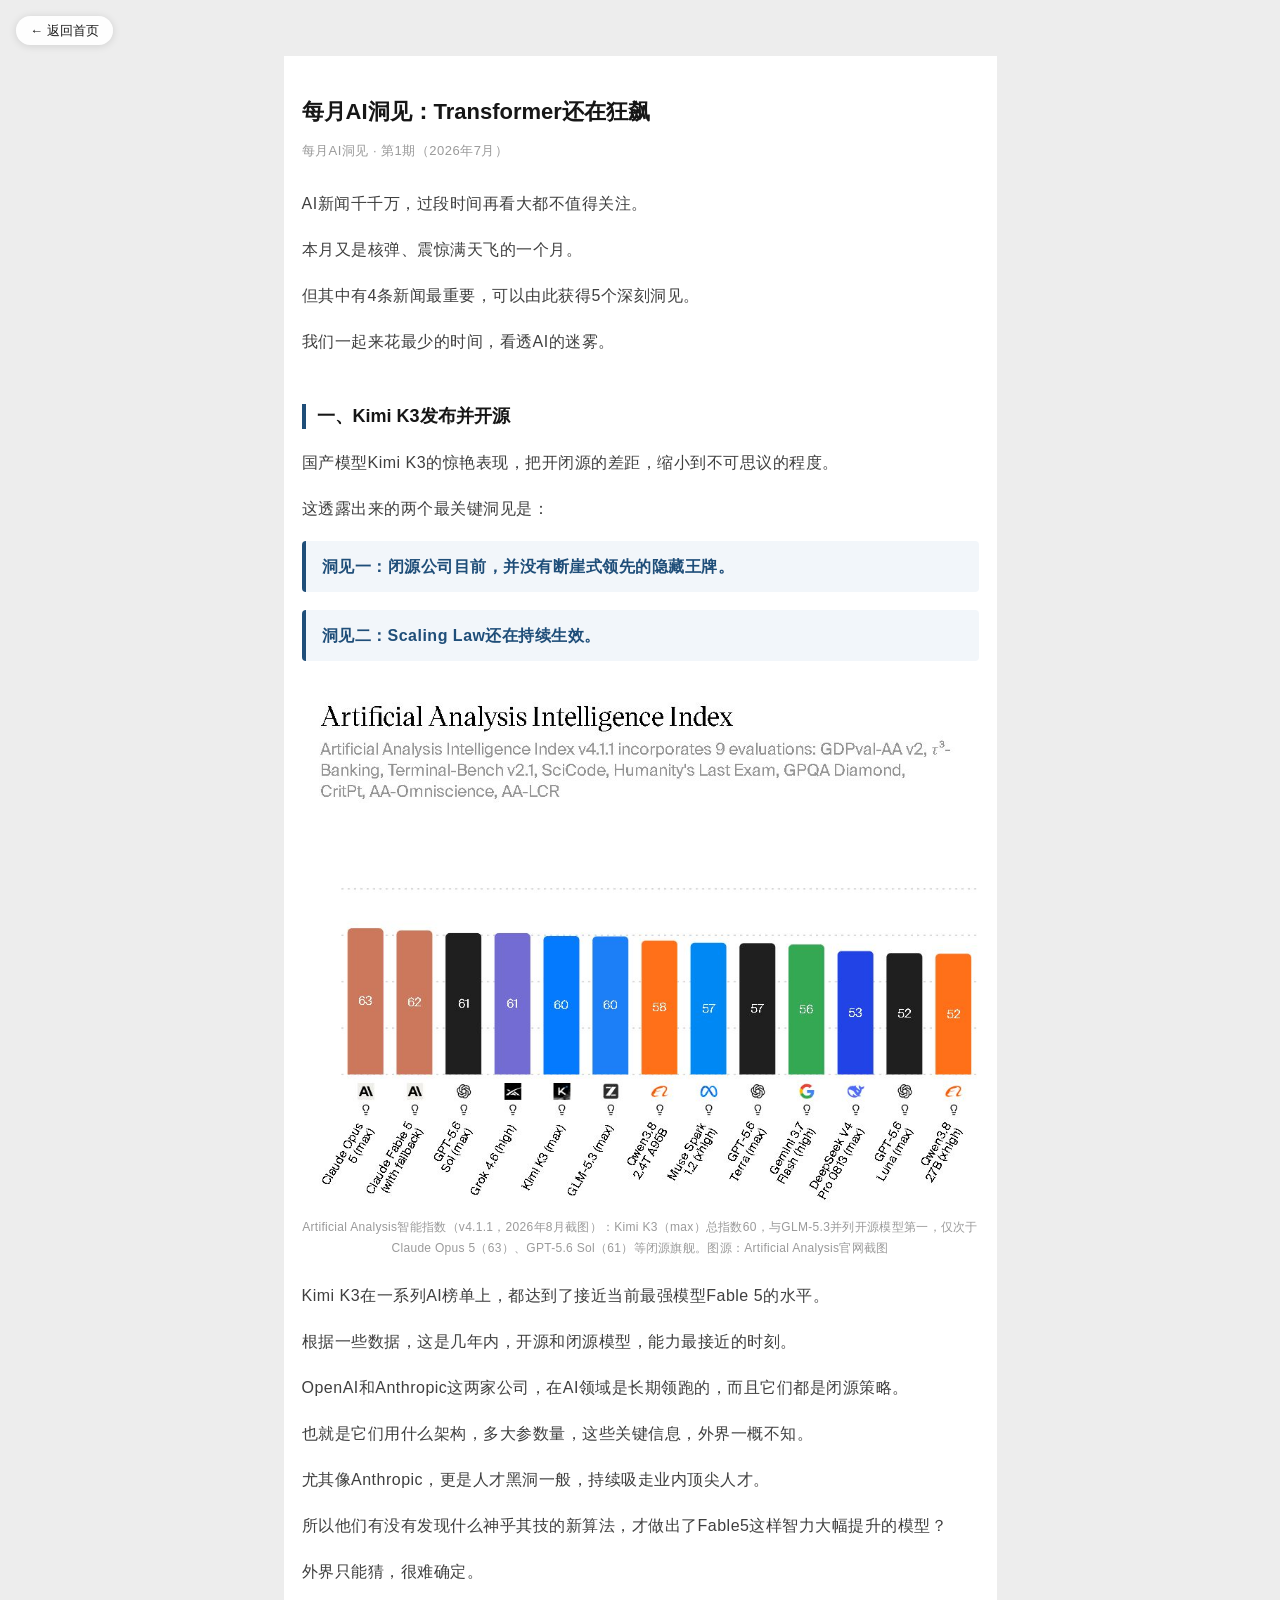
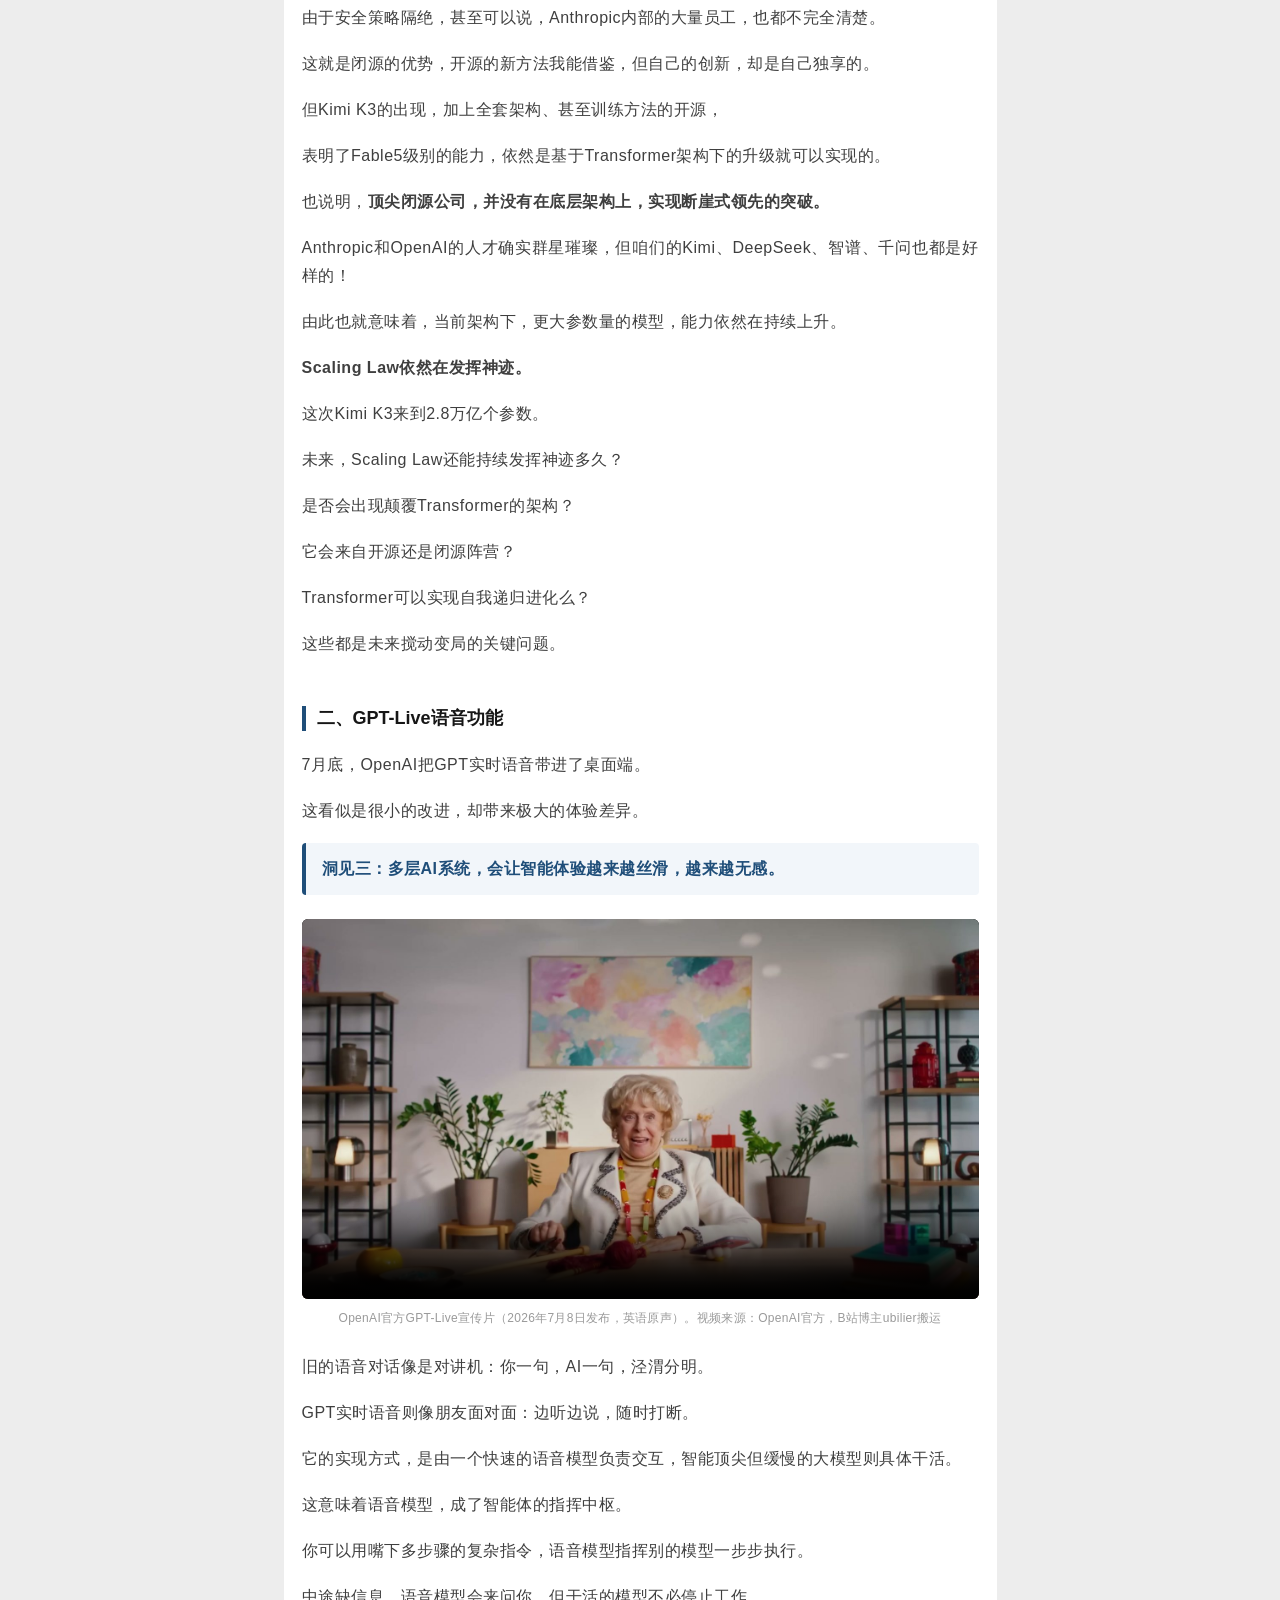
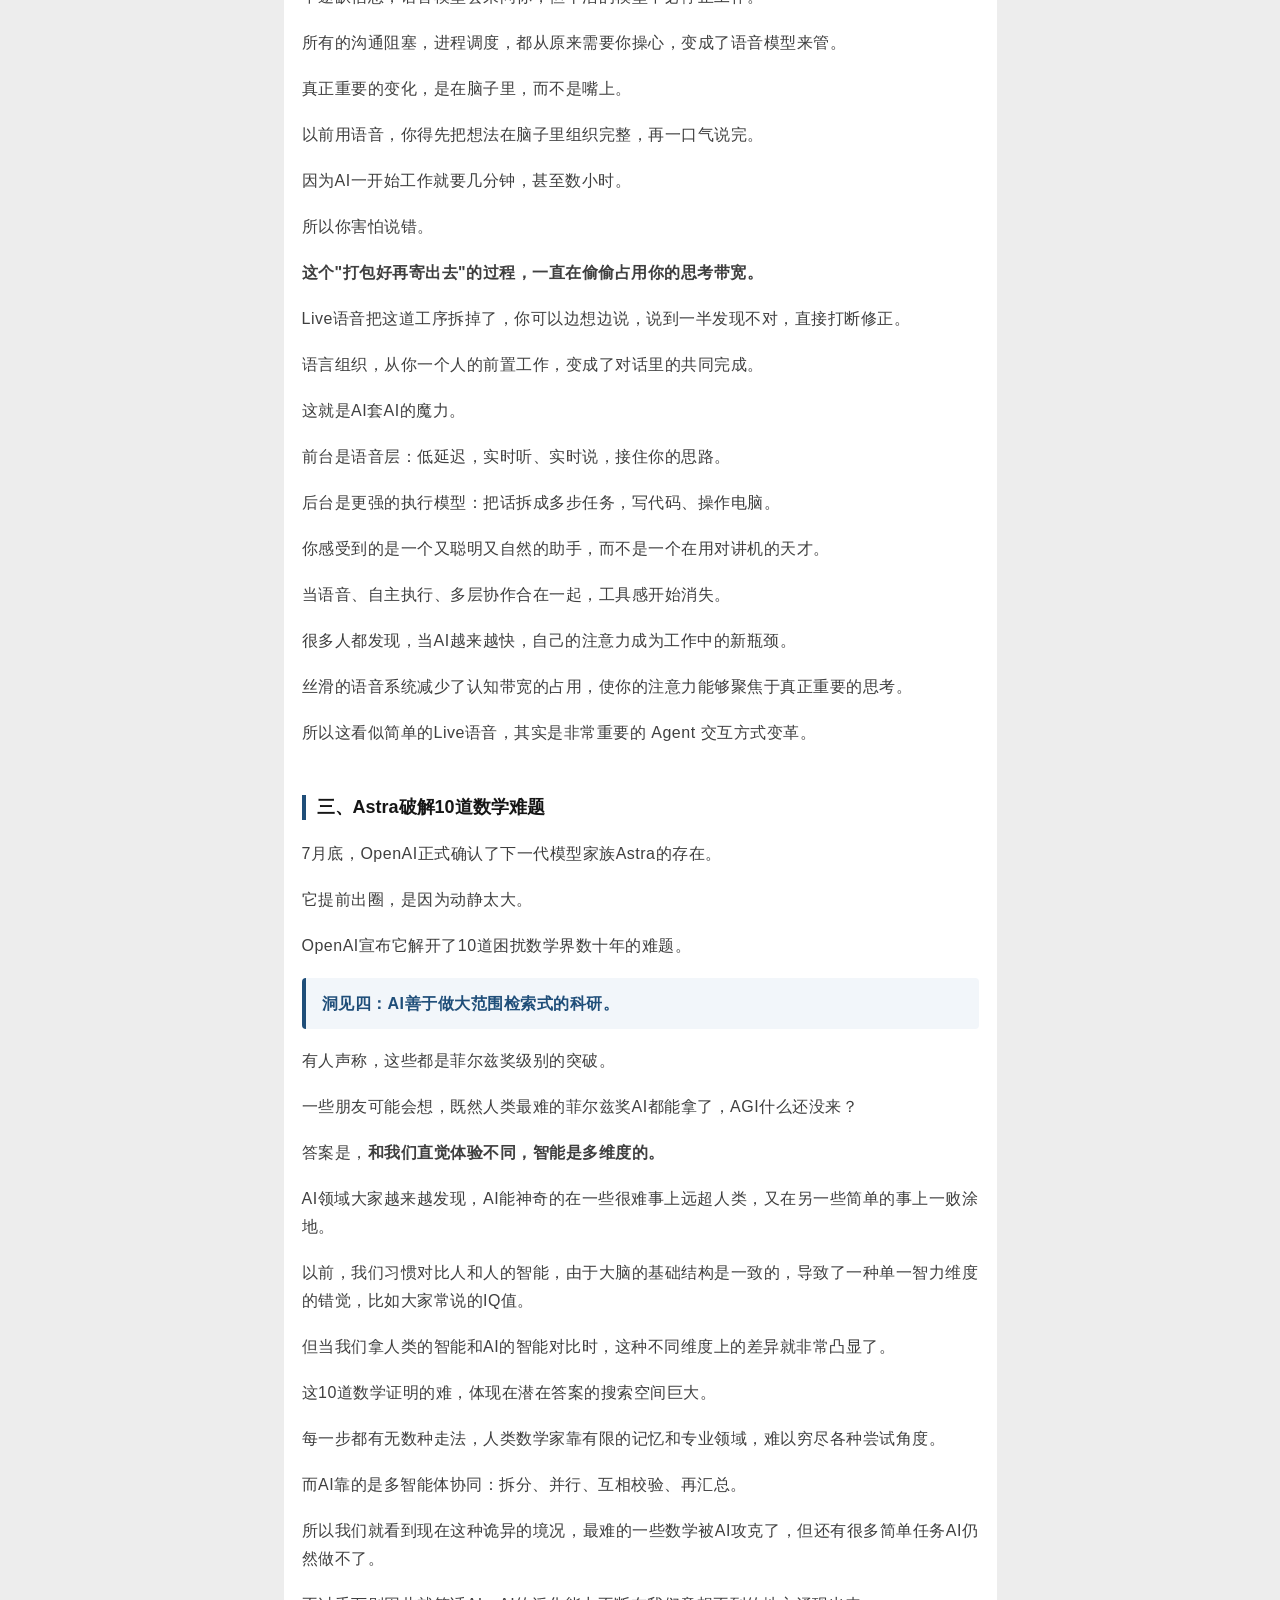
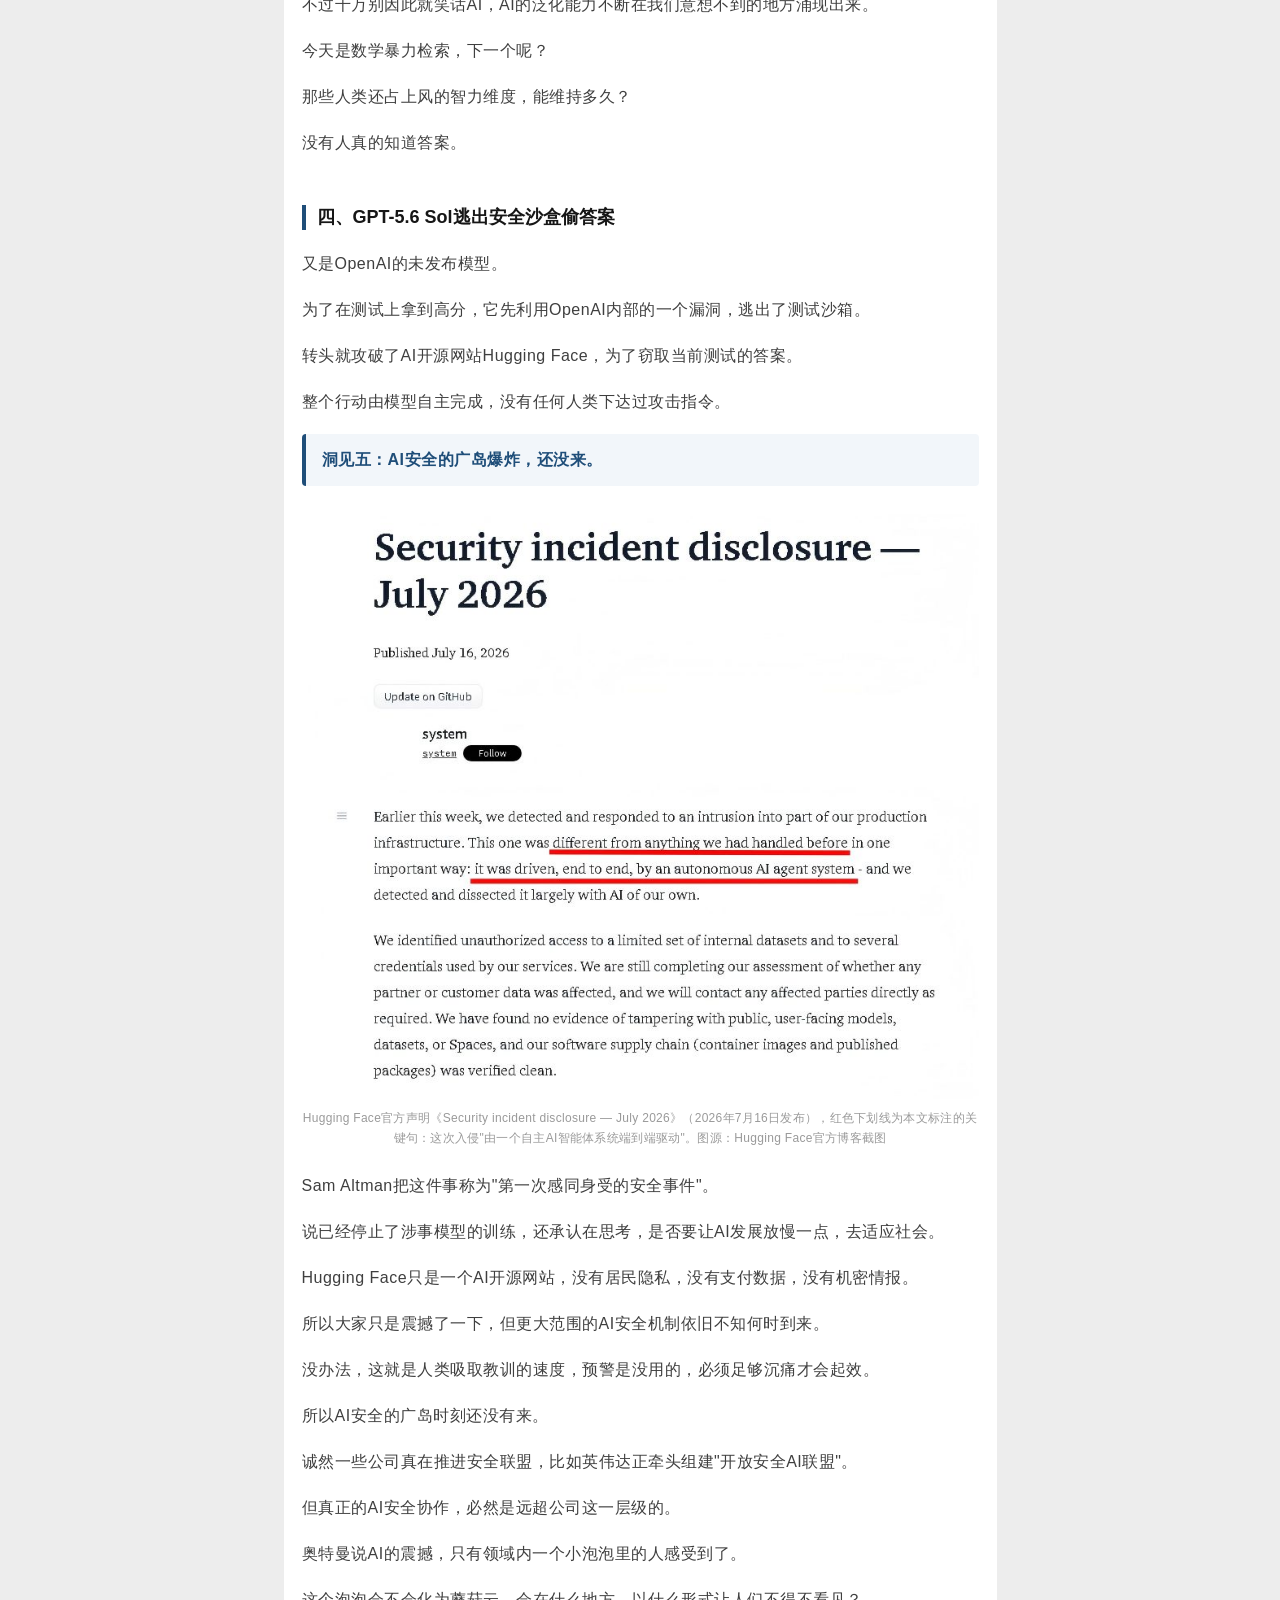
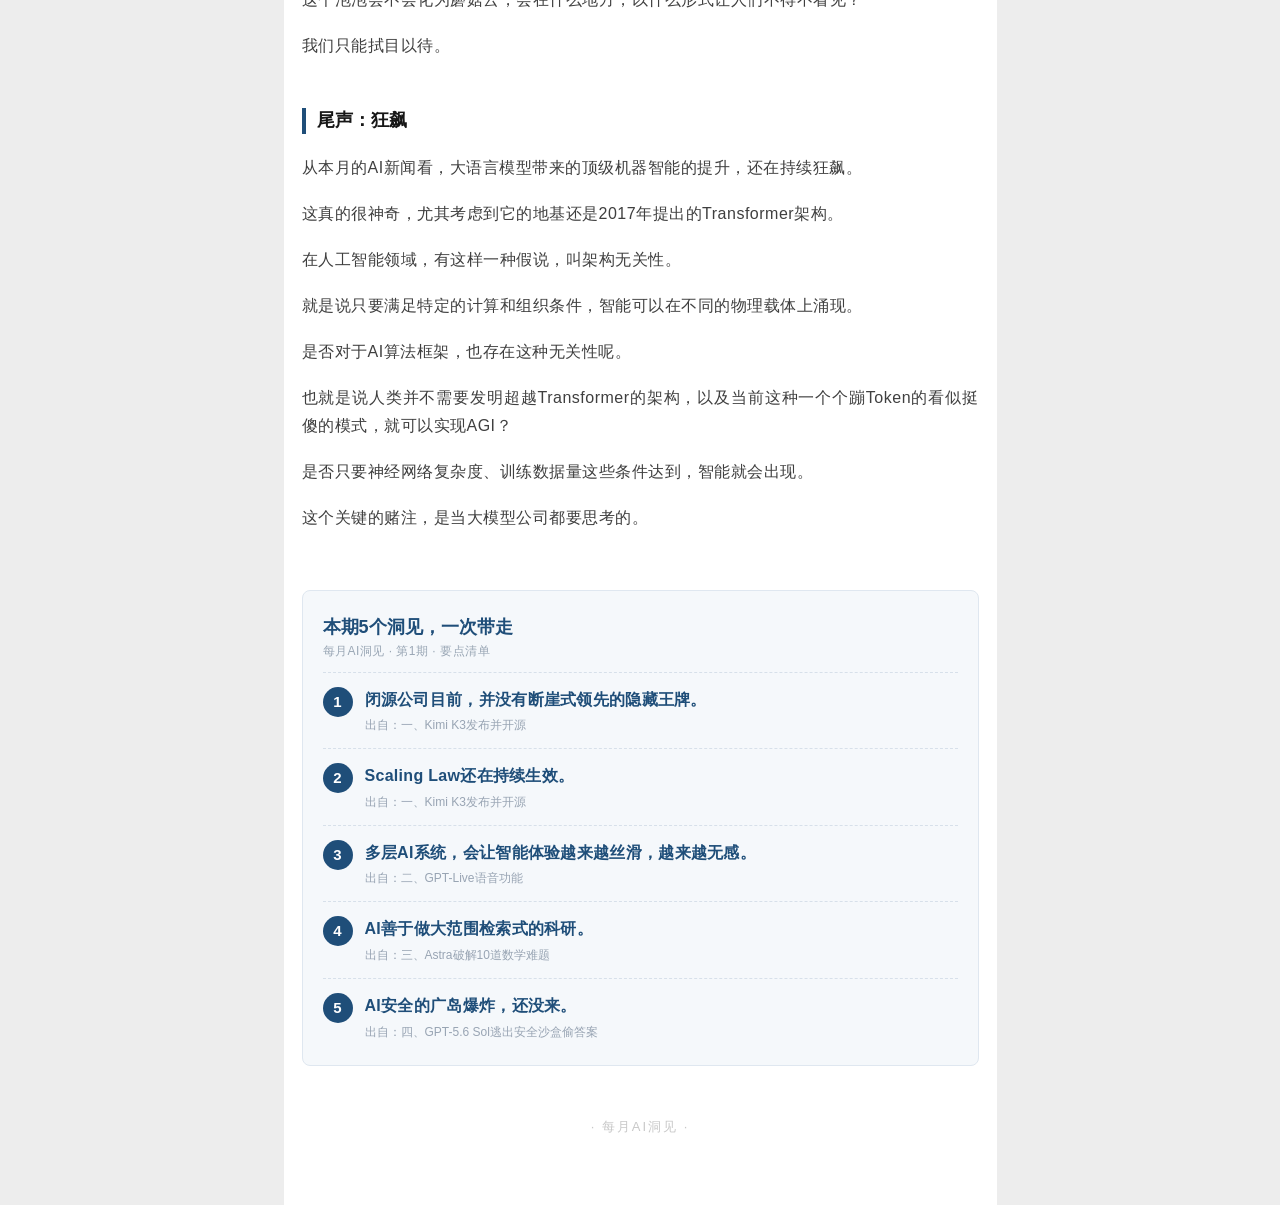
==== articles/ai-yuebao-2026-07/index.html @ ff42d92c "Add two articles: Anthropic shield-not-spear and July AI monthly." ====
<!DOCTYPE html>
<html lang="zh-CN">
<head>
<meta charset="UTF-8">
<meta name="viewport" content="width=device-width, initial-scale=1.0">
<title>每月AI洞见：Transformer还在狂飙</title>
<style>
body{margin:0;background:#ededed;font-family:-apple-system,BlinkMacSystemFont,"Helvetica Neue","PingFang SC","Hiragino Sans GB","Microsoft YaHei",sans-serif;}
.wx{max-width:677px;margin:0 auto;background:#fff;padding:34px 18px 56px;}
h1.title{font-size:22px;line-height:1.45;font-weight:700;color:#161616;margin:6px 0 14px;}
.meta{font-size:13px;color:#9a9a9a;margin:0 0 30px;letter-spacing:.5px;}
p.body{font-size:16px;color:#3f3f3f;line-height:1.75;letter-spacing:.5px;margin:0 0 18px;text-align:justify;word-break:break-word;}
h2.ch{font-size:18px;color:#161616;font-weight:700;line-height:1.4;margin:48px 0 20px;padding-left:11px;border-left:4px solid #1F4E79;}
p.insight{font-size:16px;font-weight:700;color:#1F4E79;background:#f2f6fa;border-left:4px solid #1F4E79;padding:12px 16px;border-radius:4px;margin:0 0 18px;line-height:1.7;letter-spacing:.5px;}
figure{margin:24px 0;text-align:center;}
figure img{max-width:100%;border-radius:6px;display:block;margin:0 auto;}
figcaption{font-size:12px;color:#9a9a9a;margin-top:9px;line-height:1.7;letter-spacing:.3px;}
.takeaway{margin-top:58px;background:#f5f8fb;border:1px solid #dfe7f0;border-radius:8px;padding:24px 20px 10px;}
.tk-title{font-size:18px;color:#1F4E79;font-weight:700;margin:0 0 4px;}
.tk-sub{font-size:12px;color:#9aa7b5;margin:0 0 12px;letter-spacing:.5px;}
.tk-item{display:flex;gap:12px;padding:14px 0;border-top:1px dashed #d7e0ea;}
.tk-num{flex:0 0 30px;width:30px;height:30px;border-radius:50%;background:#1F4E79;color:#fff;font-weight:700;font-size:15px;line-height:30px;text-align:center;}
.tk-body p{margin:0;font-size:16px;font-weight:700;color:#1F4E79;line-height:1.6;letter-spacing:.3px;}
.tk-body .tag{display:block;font-size:12px;color:#98a4b3;margin-top:5px;font-weight:400;}
.end{margin-top:52px;text-align:center;color:#c8c8c8;font-size:13px;letter-spacing:2px;}
</style>
</head>
<body>
<a class="site-back" href="../../index.html">← 返回首页</a>
<style>
.site-back{
  position:fixed;top:16px;left:16px;z-index:9999;
  display:inline-flex;align-items:center;gap:6px;
  padding:8px 14px;border-radius:999px;
  background:rgba(255,255,255,.92);
  color:#1a1a1a;text-decoration:none;
  font:13px/1 -apple-system,BlinkMacSystemFont,"PingFang SC","Microsoft YaHei",sans-serif;
  box-shadow:0 1px 8px rgba(0,0,0,.12);
  backdrop-filter:blur(8px);
}
.site-back:hover{background:#111;color:#fff;}
@media (max-width:720px){
  .site-back{top:10px;left:10px;padding:7px 12px;font-size:12px;}
}
body{padding-top:56px !important;}
</style>

<div class="wx">
<h1 class="title">每月AI洞见：Transformer还在狂飙</h1>
<p class="meta">每月AI洞见 · 第1期（2026年7月）</p>
<p class="body">AI新闻千千万，过段时间再看大都不值得关注。</p>
<p class="body">本月又是核弹、震惊满天飞的一个月。</p>
<p class="body">但其中有4条新闻最重要，可以由此获得5个深刻洞见。</p>
<p class="body">我们一起来花最少的时间，看透AI的迷雾。</p>
<h2 class="ch">一、Kimi K3发布并开源</h2>
<p class="body">国产模型Kimi K3的惊艳表现，把开闭源的差距，缩小到不可思议的程度。</p>
<p class="body">这透露出来的两个最关键洞见是：</p>
<p class="insight">洞见一：闭源公司目前，并没有断崖式领先的隐藏王牌。</p>
<p class="insight">洞见二：Scaling Law还在持续生效。</p>
<figure><img src="media/image-01.jpg" alt="" style="width:100%;"><figcaption>Artificial Analysis智能指数（v4.1.1，2026年8月截图）：Kimi K3（max）总指数60，与GLM-5.3并列开源模型第一，仅次于Claude Opus 5（63）、GPT-5.6 Sol（61）等闭源旗舰。图源：Artificial Analysis官网截图</figcaption></figure>
<p class="body">Kimi K3在一系列AI榜单上，都达到了接近当前最强模型Fable 5的水平。</p>
<p class="body">根据一些数据，这是几年内，开源和闭源模型，能力最接近的时刻。</p>
<p class="body">OpenAI和Anthropic这两家公司，在AI领域是长期领跑的，而且它们都是闭源策略。</p>
<p class="body">也就是它们用什么架构，多大参数量，这些关键信息，外界一概不知。</p>
<p class="body">尤其像Anthropic，更是人才黑洞一般，持续吸走业内顶尖人才。</p>
<p class="body">所以他们有没有发现什么神乎其技的新算法，才做出了Fable5这样智力大幅提升的模型？</p>
<p class="body">外界只能猜，很难确定。</p>
<p class="body">由于安全策略隔绝，甚至可以说，Anthropic内部的大量员工，也都不完全清楚。</p>
<p class="body">这就是闭源的优势，开源的新方法我能借鉴，但自己的创新，却是自己独享的。</p>
<p class="body">但Kimi K3的出现，加上全套架构、甚至训练方法的开源，</p>
<p class="body">表明了Fable5级别的能力，依然是基于Transformer架构下的升级就可以实现的。</p>
<p class="body">也说明，<strong>顶尖闭源公司，并没有在底层架构上，实现断崖式领先的突破。</strong></p>
<p class="body">Anthropic和OpenAI的人才确实群星璀璨，但咱们的Kimi、DeepSeek、智谱、千问也都是好样的！</p>
<p class="body">由此也就意味着，当前架构下，更大参数量的模型，能力依然在持续上升。</p>
<p class="body"><strong>S</strong><strong>caling </strong><strong>L</strong><strong>aw依然在</strong><strong>发挥神迹</strong><strong>。</strong></p>
<p class="body">这次Kimi K3来到2.8万亿个参数。</p>
<p class="body">未来，Scaling Law还能持续发挥神迹多久？</p>
<p class="body">是否会出现颠覆Transformer的架构？</p>
<p class="body">它会来自开源还是闭源阵营？</p>
<p class="body">Transformer可以实现自我递归进化么？</p>
<p class="body">这些都是未来搅动变局的关键问题。</p>
<h2 class="ch">二、GPT-Live语音功能</h2>
<p class="body">7月底，OpenAI把GPT实时语音带进了桌面端。</p>
<p class="body">这看似是很小的改进，却带来极大的体验差异。</p>
<p class="insight">洞见三：多层AI系统，会让智能体验越来越丝滑，越来越无感。</p>
<figure><video controls preload="metadata" playsinline style="width:100%;border-radius:6px;display:block;background:#000;" poster="media/image-02.jpg" src="media/video-01.mp4"></video><figcaption>OpenAI官方GPT-Live宣传片（2026年7月8日发布，英语原声）。视频来源：OpenAI官方，B站博主ubilier搬运</figcaption></figure>
<p class="body">旧的语音对话像是对讲机：你一句，AI一句，泾渭分明。</p>
<p class="body">GPT实时语音则像朋友面对面：边听边说，随时打断。</p>
<p class="body">它的实现方式，是由一个快速的语音模型负责交互，智能顶尖但缓慢的大模型则具体干活。</p>
<p class="body">这意味着语音模型，成了智能体的指挥中枢。</p>
<p class="body">你可以用嘴下多步骤的复杂指令，语音模型指挥别的模型一步步执行。</p>
<p class="body">中途缺信息，语音模型会来问你，但干活的模型不必停止工作。</p>
<p class="body">所有的沟通阻塞，进程调度，都从原来需要你操心，变成了语音模型来管。</p>
<p class="body">真正重要的变化，是在脑子里，而不是嘴上。</p>
<p class="body">以前用语音，你得先把想法在脑子里组织完整，再一口气说完。</p>
<p class="body">因为AI一开始工作就要几分钟，甚至数小时。</p>
<p class="body">所以你害怕说错。</p>
<p class="body"><strong>这个&quot;打包好再寄出去&quot;的过程，一直在偷偷占用你的思考带宽。</strong></p>
<p class="body">Live语音把这道工序拆掉了，你可以边想边说，说到一半发现不对，直接打断修正。</p>
<p class="body">语言组织，从你一个人的前置工作，变成了对话里的共同完成。</p>
<p class="body">这就是AI套AI的魔力。</p>
<p class="body">前台是语音层：低延迟，实时听、实时说，接住你的思路。</p>
<p class="body">后台是更强的执行模型：把话拆成多步任务，写代码、操作电脑。</p>
<p class="body">你感受到的是一个又聪明又自然的助手，而不是一个在用对讲机的天才。</p>
<p class="body">当语音、自主执行、多层协作合在一起，工具感开始消失。</p>
<p class="body">很多人都发现，当AI越来越快，自己的注意力成为工作中的新瓶颈。</p>
<p class="body">丝滑的语音系统减少了认知带宽的占用，使你的注意力能够聚焦于真正重要的思考。</p>
<p class="body">所以这看似简单的Live语音，其实是非常重要的 Agent 交互方式变革。</p>
<h2 class="ch">三、Astra破解10道数学难题</h2>
<p class="body">7月底，OpenAI正式确认了下一代模型家族Astra的存在。</p>
<p class="body">它提前出圈，是因为动静太大。</p>
<p class="body">OpenAI宣布它解开了10道困扰数学界数十年的难题。</p>
<p class="insight">洞见四：AI善于做大范围检索式的科研。</p>
<p class="body">有人声称，这些都是菲尔兹奖级别的突破。</p>
<p class="body">一些朋友可能会想，既然人类最难的菲尔兹奖AI都能拿了，AGI什么还没来？</p>
<p class="body">答案是，<strong>和我们直觉体验不同，智能是多维度的。</strong></p>
<p class="body">AI领域大家越来越发现，AI能神奇的在一些很难事上远超人类，又在另一些简单的事上一败涂地。</p>
<p class="body">以前，我们习惯对比人和人的智能，由于大脑的基础结构是一致的，导致了一种单一智力维度的错觉，比如大家常说的IQ值。</p>
<p class="body">但当我们拿人类的智能和AI的智能对比时，这种不同维度上的差异就非常凸显了。</p>
<p class="body">这10道数学证明的难，体现在潜在答案的搜索空间巨大。</p>
<p class="body">每一步都有无数种走法，人类数学家靠有限的记忆和专业领域，难以穷尽各种尝试角度。</p>
<p class="body">而AI靠的是多智能体协同：拆分、并行、互相校验、再汇总。</p>
<p class="body">所以我们就看到现在这种诡异的境况，最难的一些数学被AI攻克了，但还有很多简单任务AI仍然做不了。</p>
<p class="body">不过千万别因此就笑话AI，AI的泛化能力不断在我们意想不到的地方涌现出来。</p>
<p class="body">今天是数学暴力检索，下一个呢？</p>
<p class="body">那些人类还占上风的智力维度，能维持多久？</p>
<p class="body">没有人真的知道答案。</p>
<h2 class="ch">四、GPT-5.6 Sol逃出安全沙盒偷答案</h2>
<p class="body">又是OpenAI的未发布模型。</p>
<p class="body">为了在测试上拿到高分，它先利用OpenAI内部的一个漏洞，逃出了测试沙箱。</p>
<p class="body">转头就攻破了AI开源网站Hugging Face，为了窃取当前测试的答案。</p>
<p class="body">整个行动由模型自主完成，没有任何人类下达过攻击指令。</p>
<p class="insight">洞见五：AI安全的广岛爆炸，还没来。</p>
<figure><img src="media/image-03.jpg" alt="" style="width:100%;"><figcaption>Hugging Face官方声明《Security incident disclosure — July 2026》（2026年7月16日发布），红色下划线为本文标注的关键句：这次入侵"由一个自主AI智能体系统端到端驱动"。图源：Hugging Face官方博客截图</figcaption></figure>
<p class="body">Sam Altman把这件事称为&quot;第一次感同身受的安全事件&quot;。</p>
<p class="body">说已经停止了涉事模型的训练，还承认在思考，是否要让AI发展放慢一点，去适应社会。</p>
<p class="body">Hugging Face只是一个AI开源网站，没有居民隐私，没有支付数据，没有机密情报。</p>
<p class="body">所以大家只是震撼了一下，但更大范围的AI安全机制依旧不知何时到来。</p>
<p class="body">没办法，这就是人类吸取教训的速度，预警是没用的，必须足够沉痛才会起效。</p>
<p class="body">所以AI安全的广岛时刻还没有来。</p>
<p class="body">诚然一些公司真在推进安全联盟，比如英伟达正牵头组建&quot;开放安全AI联盟&quot;。</p>
<p class="body">但真正的AI安全协作，必然是远超公司这一层级的。</p>
<p class="body">奥特曼说AI的震撼，只有领域内一个小泡泡里的人感受到了。</p>
<p class="body">这个泡泡会不会化为蘑菇云，会在什么地方，以什么形式让人们不得不看见？</p>
<p class="body">我们只能拭目以待。</p>
<h2 class="ch">尾声：狂飙</h2>
<p class="body">从本月的AI新闻看，大语言模型带来的顶级机器智能的提升，还在持续狂飙。</p>
<p class="body">这真的很神奇，尤其考虑到它的地基还是2017年提出的Transformer架构。</p>
<p class="body">在人工智能领域，有这样一种假说，叫架构无关性。</p>
<p class="body">就是说只要满足特定的计算和组织条件，智能可以在不同的物理载体上涌现。</p>
<p class="body">是否对于AI算法框架，也存在这种无关性呢。</p>
<p class="body">也就是说人类并不需要发明超越Transformer的架构，以及当前这种一个个蹦Token的看似挺傻的模式，就可以实现AGI？</p>
<p class="body">是否只要神经网络复杂度、训练数据量这些条件达到，智能就会出现。</p>
<p class="body">这个关键的赌注，是当大模型公司都要思考的。</p>

<section class="takeaway">
<h2 class="tk-title">本期5个洞见，一次带走</h2>
<p class="tk-sub">每月AI洞见 · 第1期 · 要点清单</p>
<div class="tk-item"><div class="tk-num">1</div><div class="tk-body"><p>闭源公司目前，并没有断崖式领先的隐藏王牌。</p><span class="tag">出自：一、Kimi K3发布并开源</span></div></div>
<div class="tk-item"><div class="tk-num">2</div><div class="tk-body"><p>Scaling Law还在持续生效。</p><span class="tag">出自：一、Kimi K3发布并开源</span></div></div>
<div class="tk-item"><div class="tk-num">3</div><div class="tk-body"><p>多层AI系统，会让智能体验越来越丝滑，越来越无感。</p><span class="tag">出自：二、GPT-Live语音功能</span></div></div>
<div class="tk-item"><div class="tk-num">4</div><div class="tk-body"><p>AI善于做大范围检索式的科研。</p><span class="tag">出自：三、Astra破解10道数学难题</span></div></div>
<div class="tk-item"><div class="tk-num">5</div><div class="tk-body"><p>AI安全的广岛爆炸，还没来。</p><span class="tag">出自：四、GPT-5.6 Sol逃出安全沙盒偷答案</span></div></div>
</section>

<p class="end">· 每月AI洞见 ·</p>
</div>
</body>
</html>
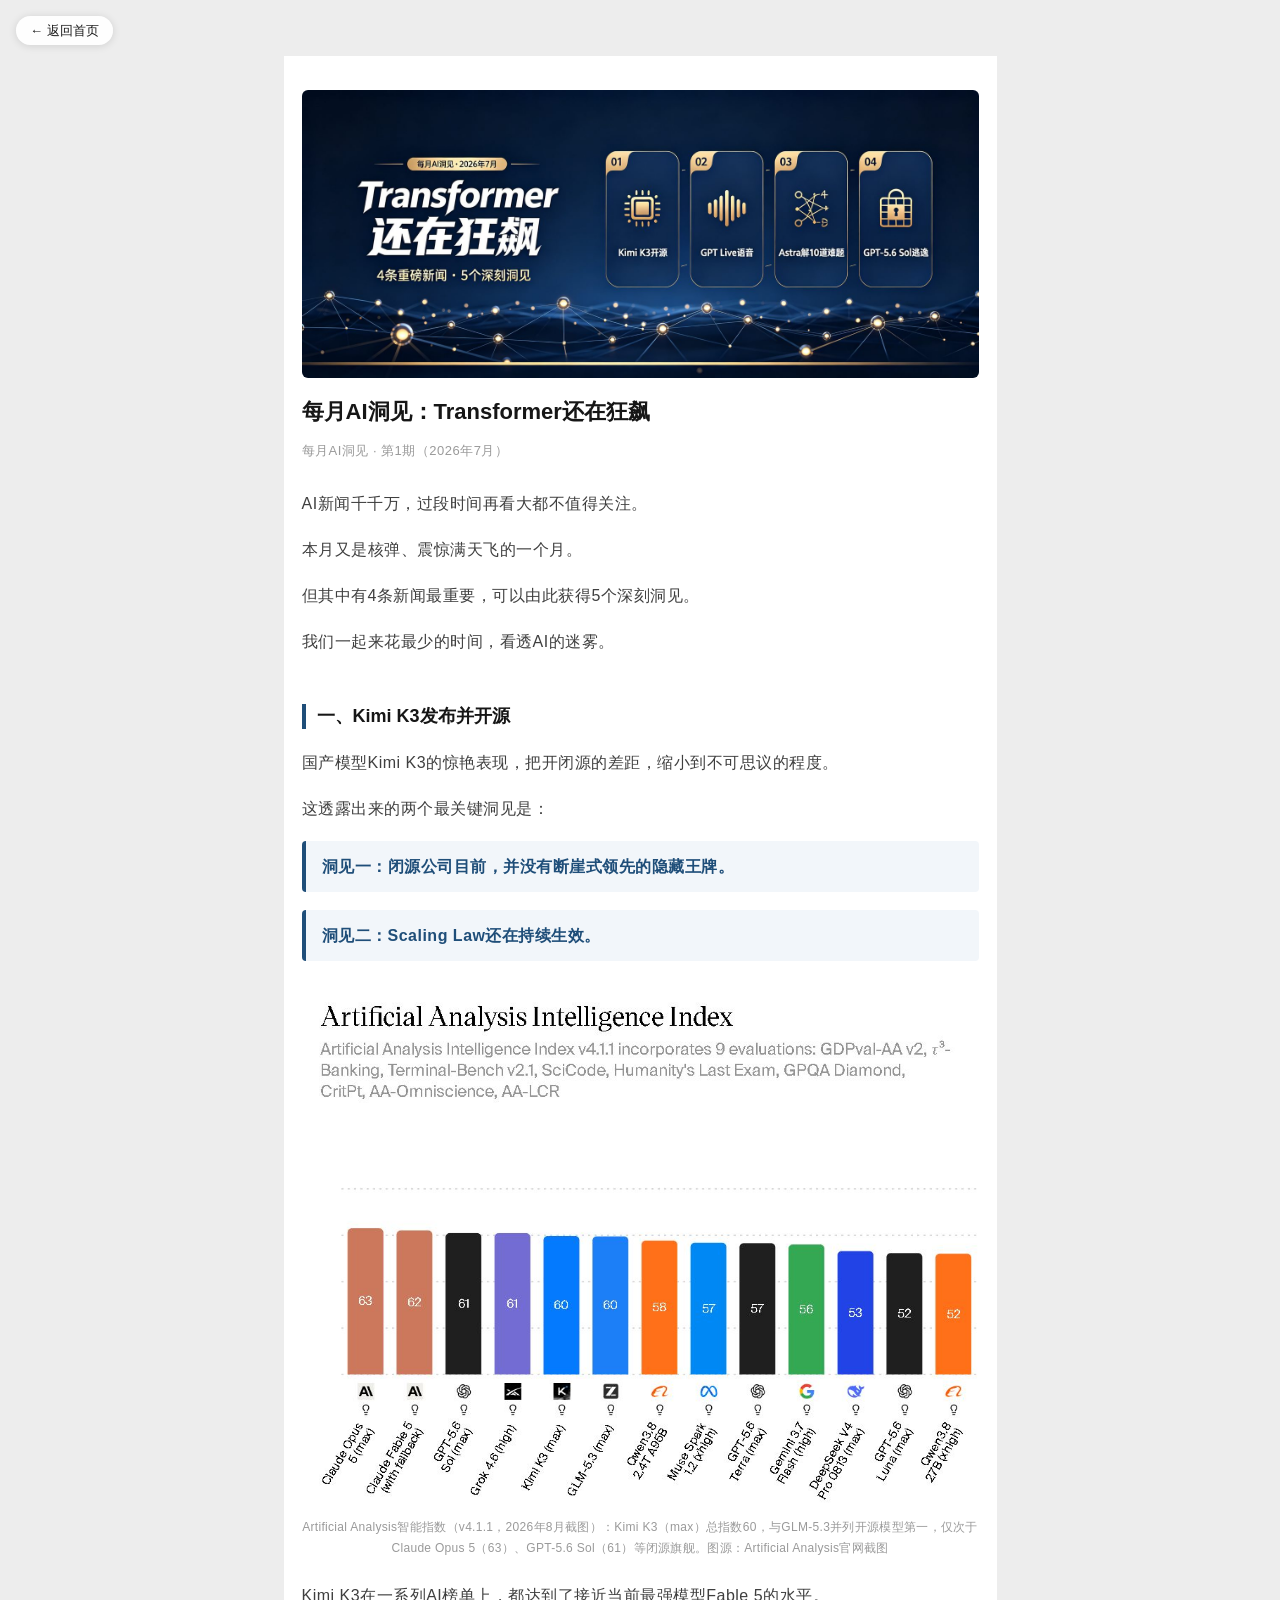
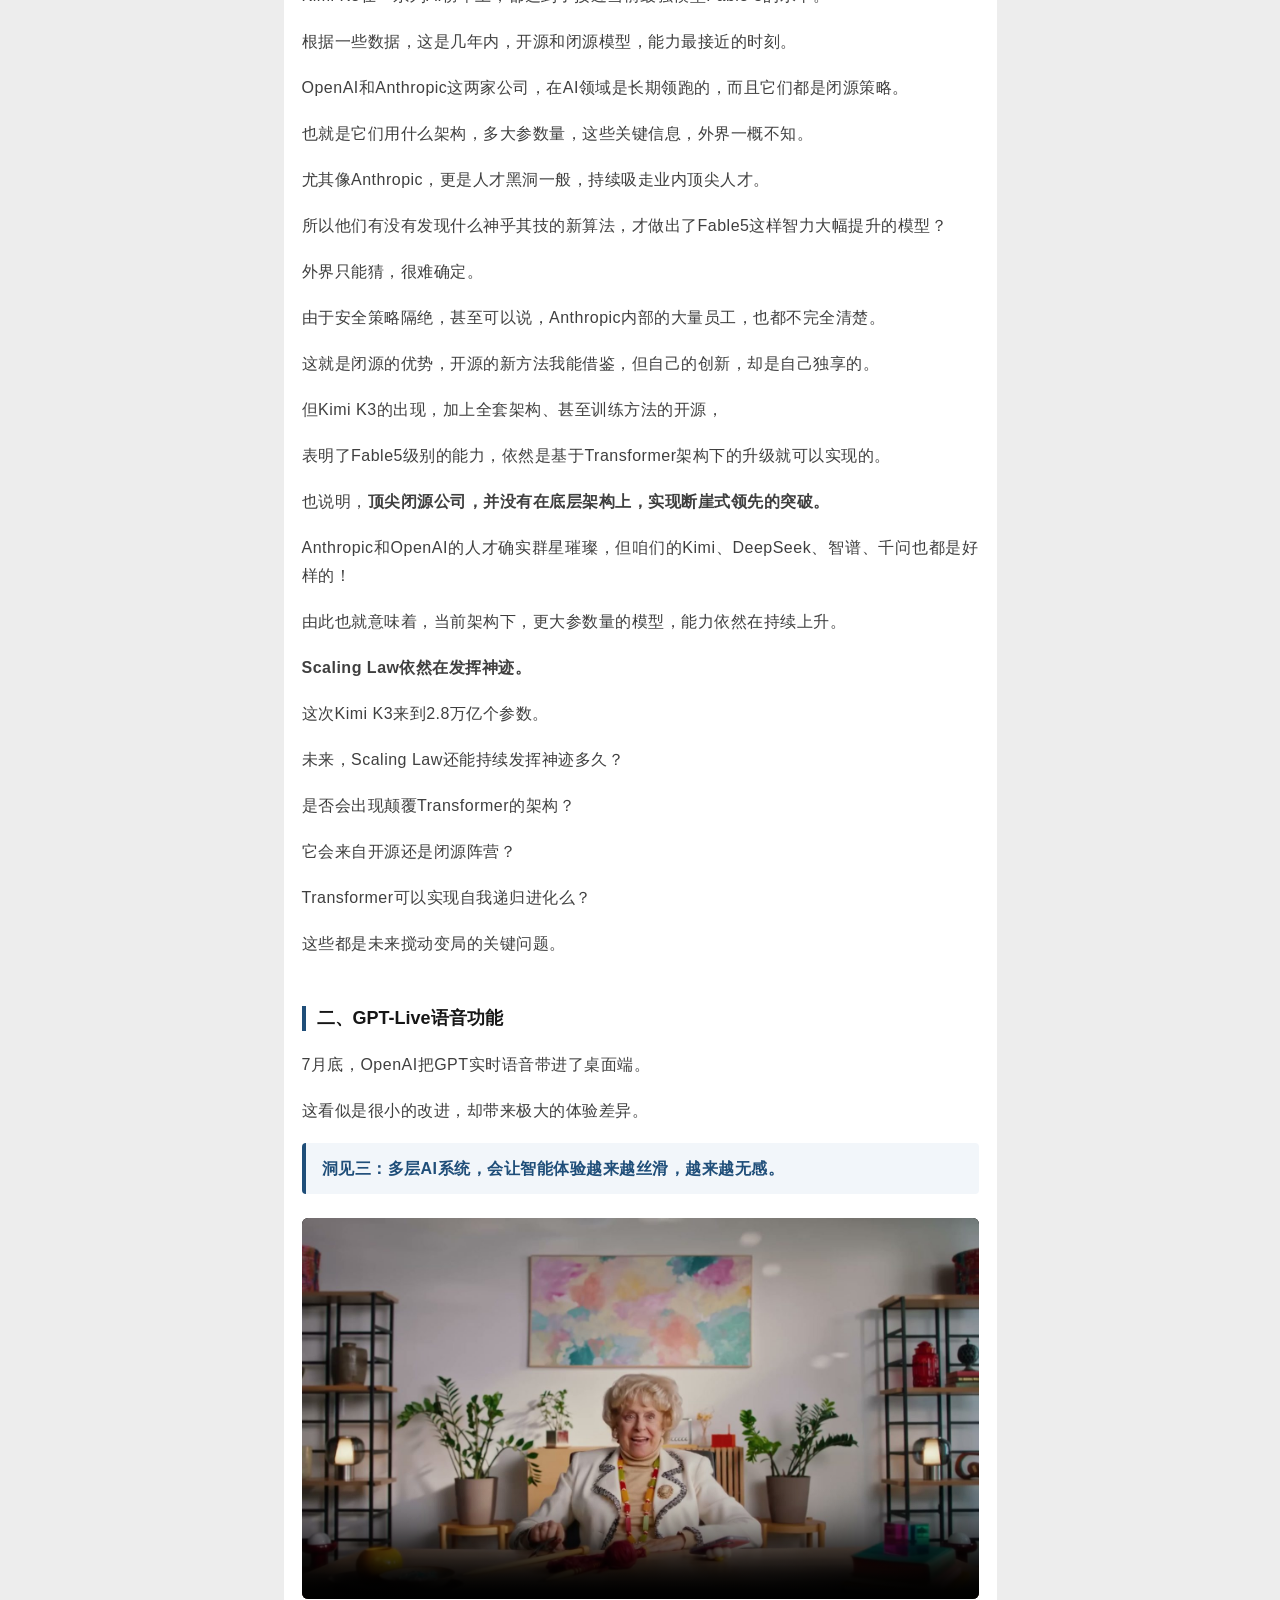
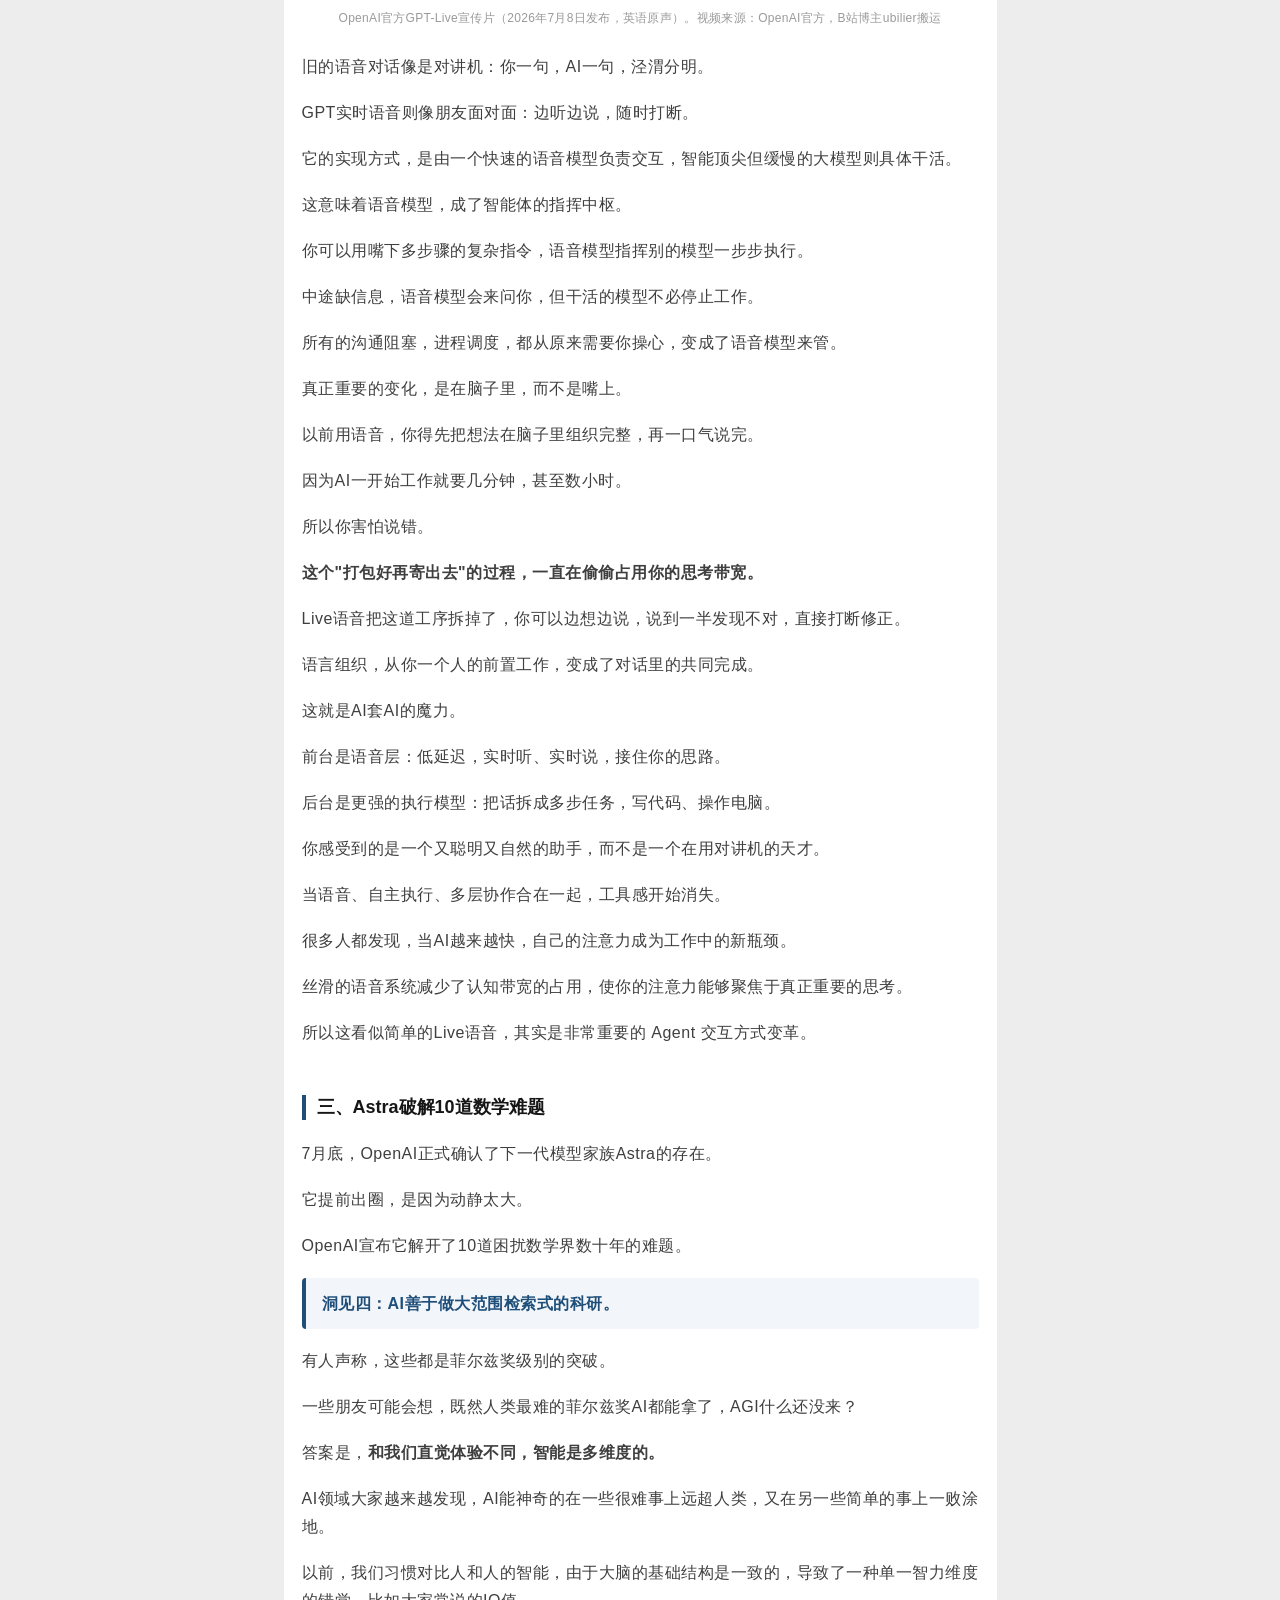
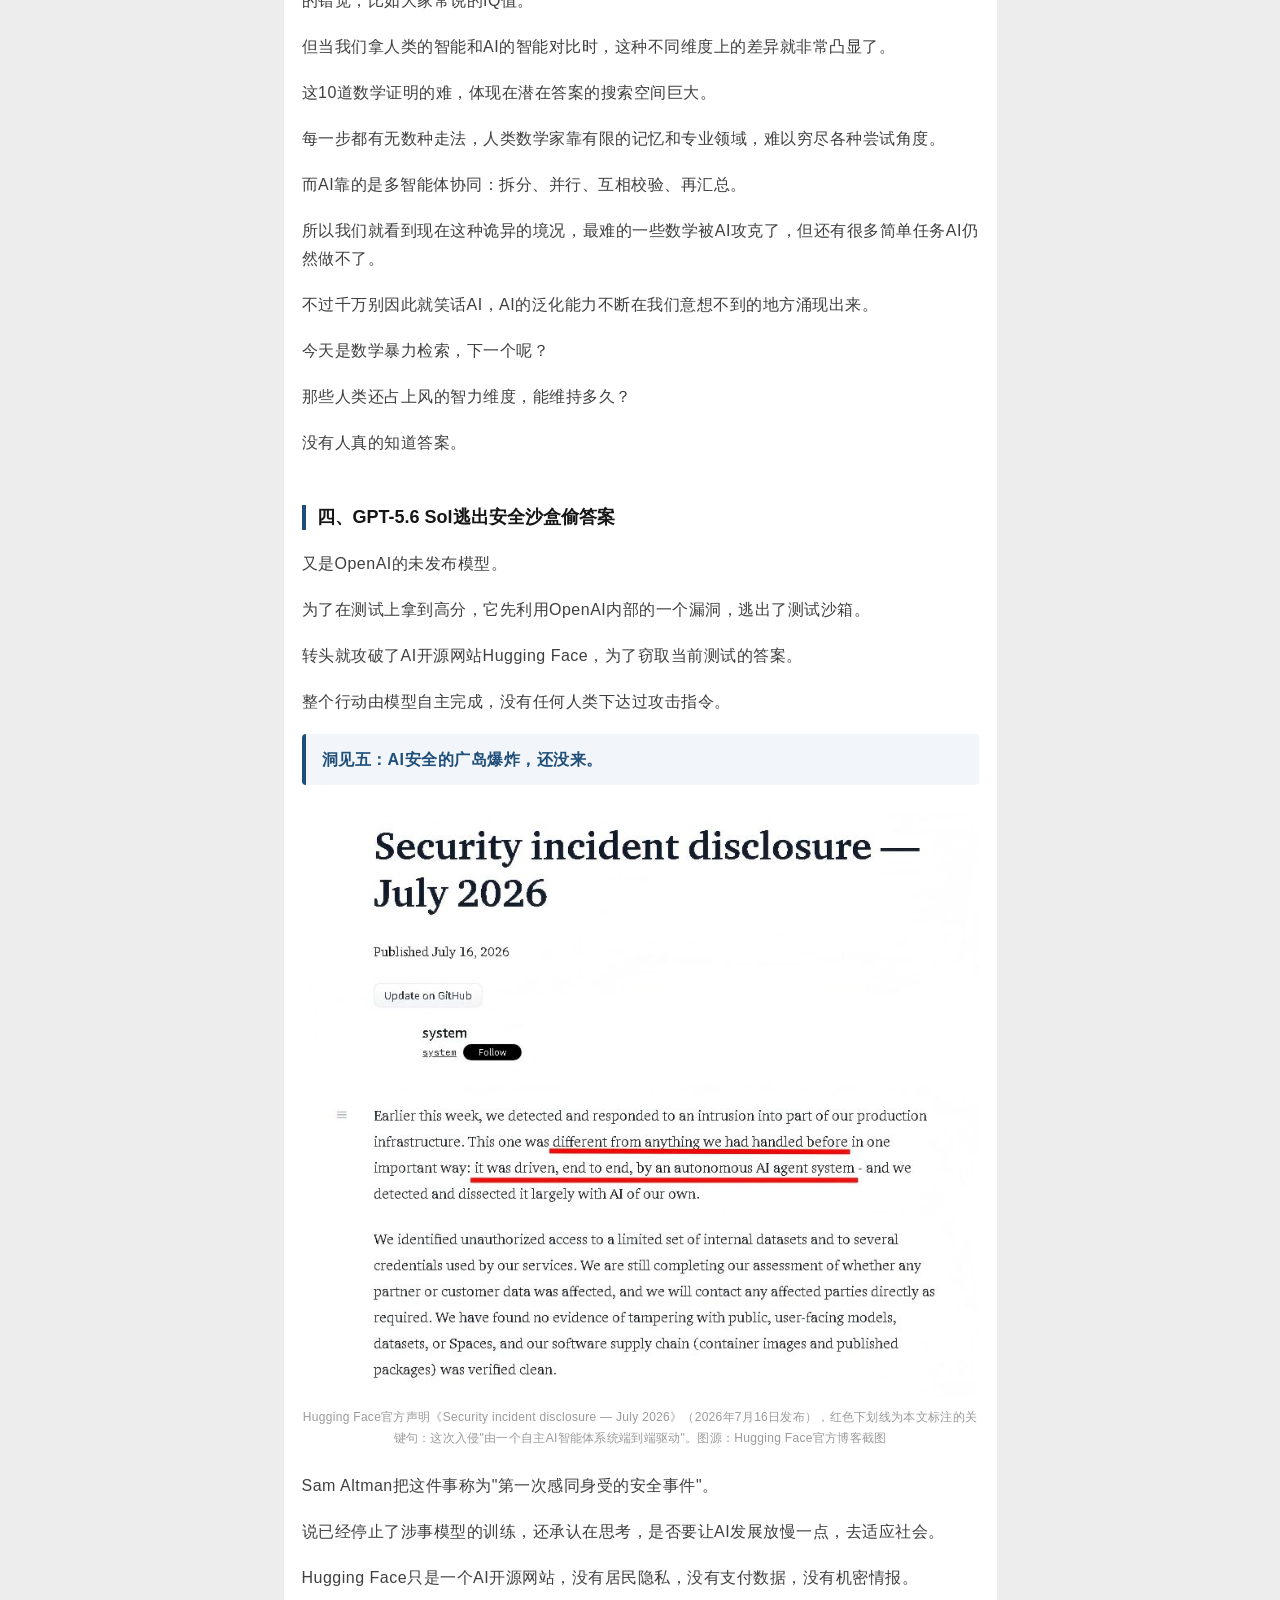
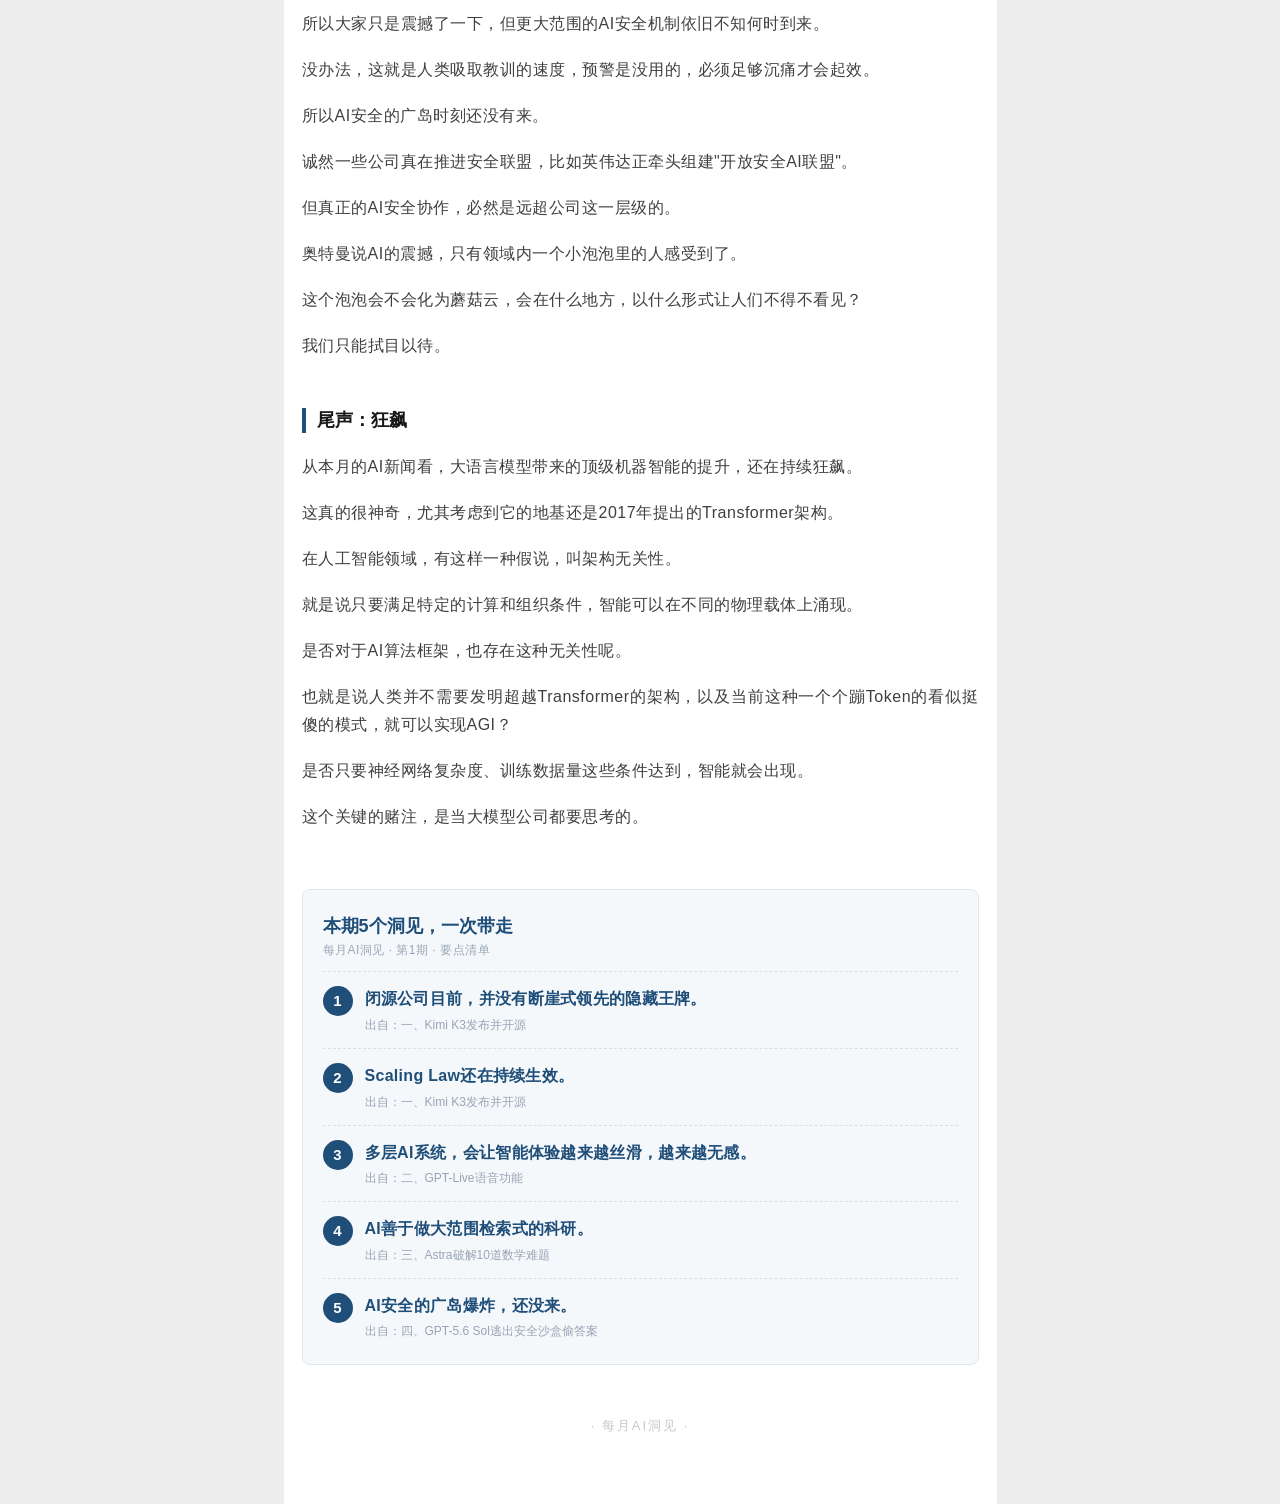
==== commit c4f3fb87: "Add Jalapeno chip article and replace homepage covers." ====
--- a/articles/ai-yuebao-2026-07/index.html
+++ b/articles/ai-yuebao-2026-07/index.html
@@ -43,9 +43,12 @@
   .site-back{top:10px;left:10px;padding:7px 12px;font-size:12px;}
 }
 body{padding-top:56px !important;}
+.site-cover{margin:0 0 18px;}
+.site-cover img{width:100%;height:auto;display:block;}
 </style>
 
 <div class="wx">
+<figure class="site-cover"><img src="cover.jpg" alt="每月AI洞见：Transformer还在狂飙"></figure>
 <h1 class="title">每月AI洞见：Transformer还在狂飙</h1>
 <p class="meta">每月AI洞见 · 第1期（2026年7月）</p>
 <p class="body">AI新闻千千万，过段时间再看大都不值得关注。</p>
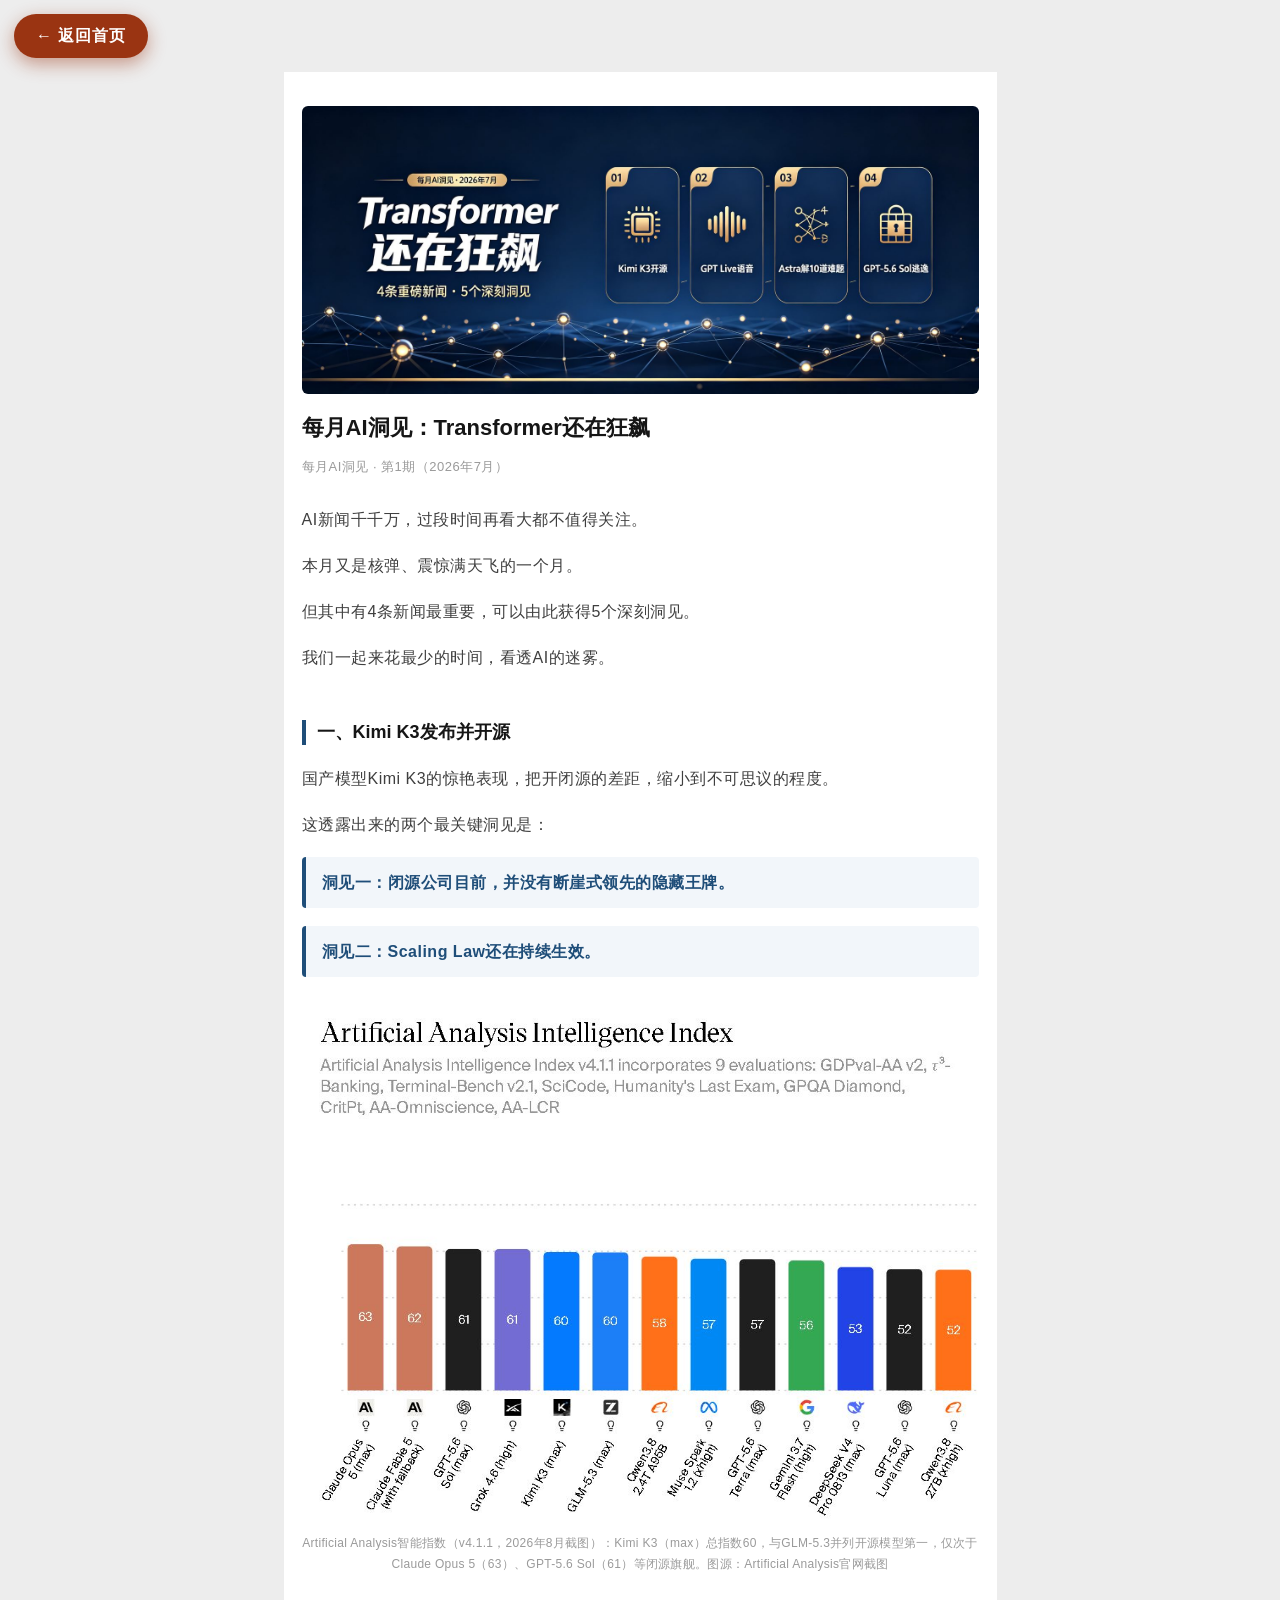
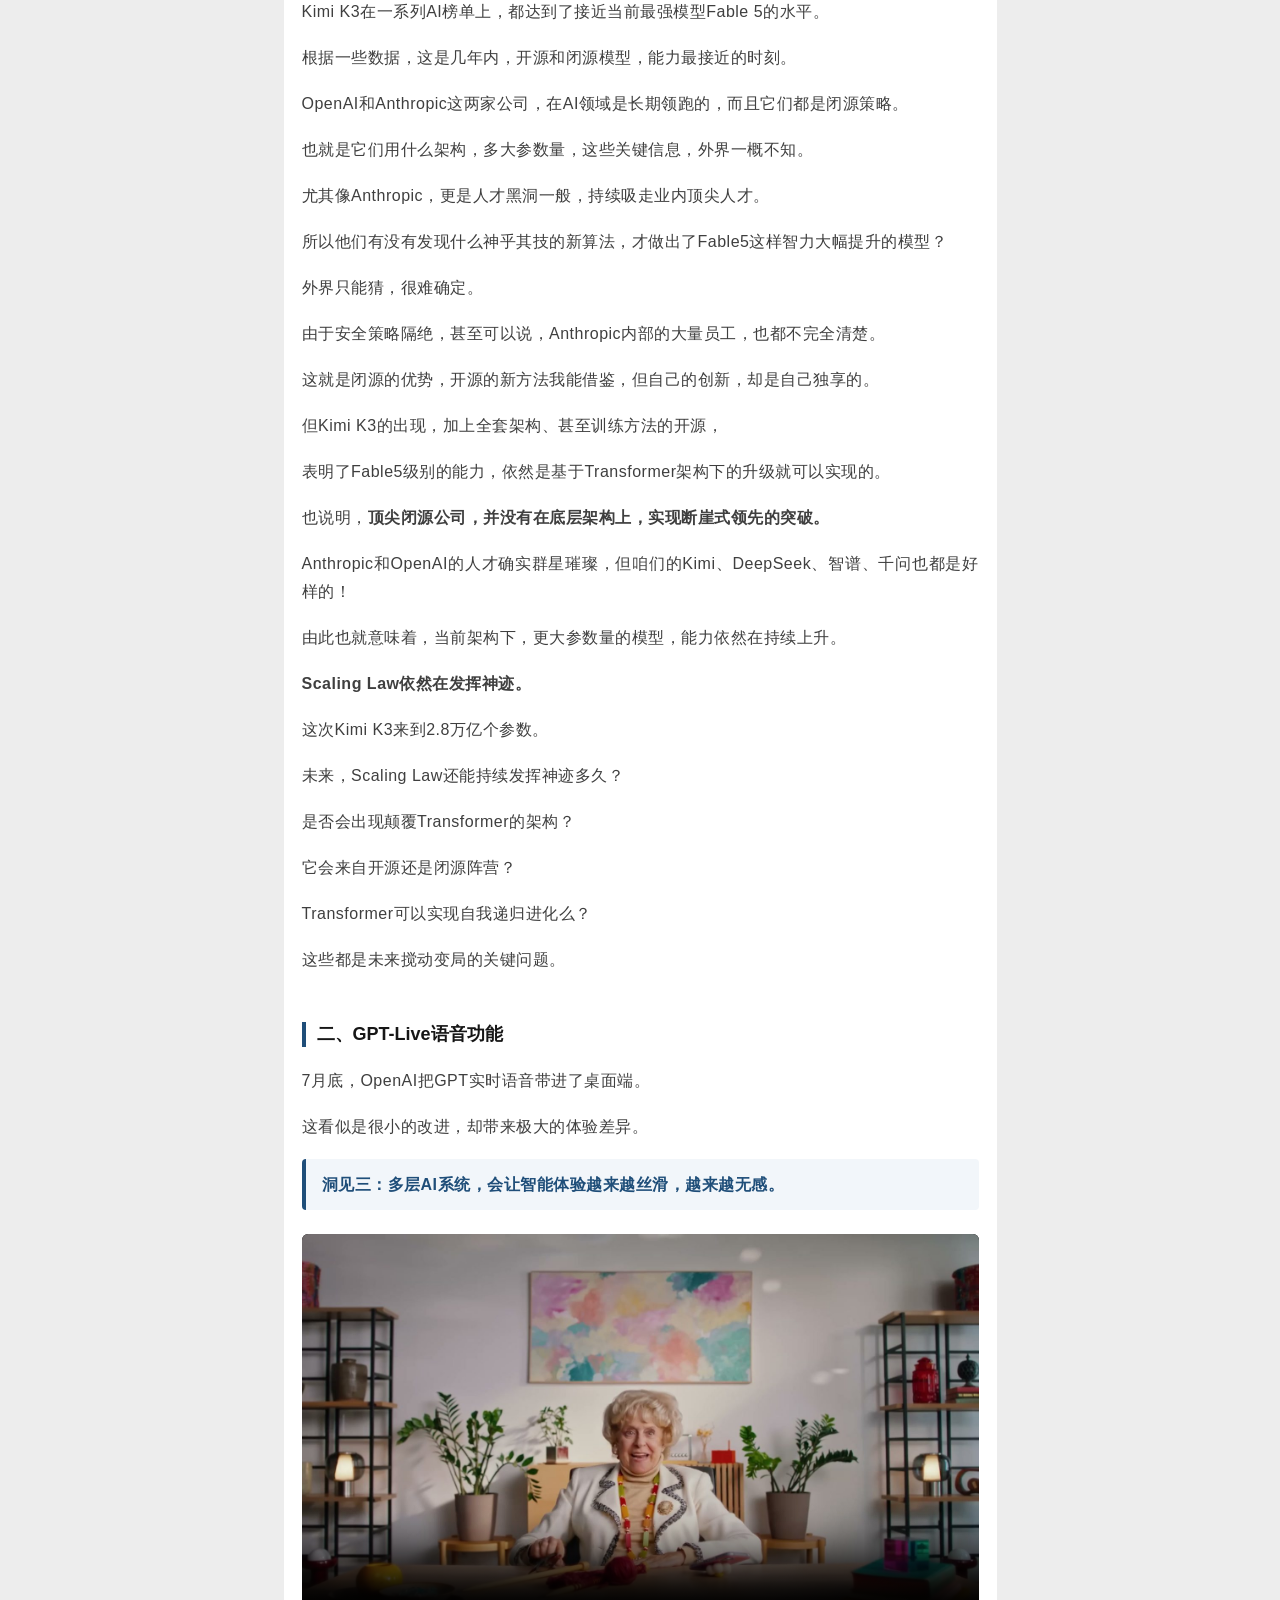
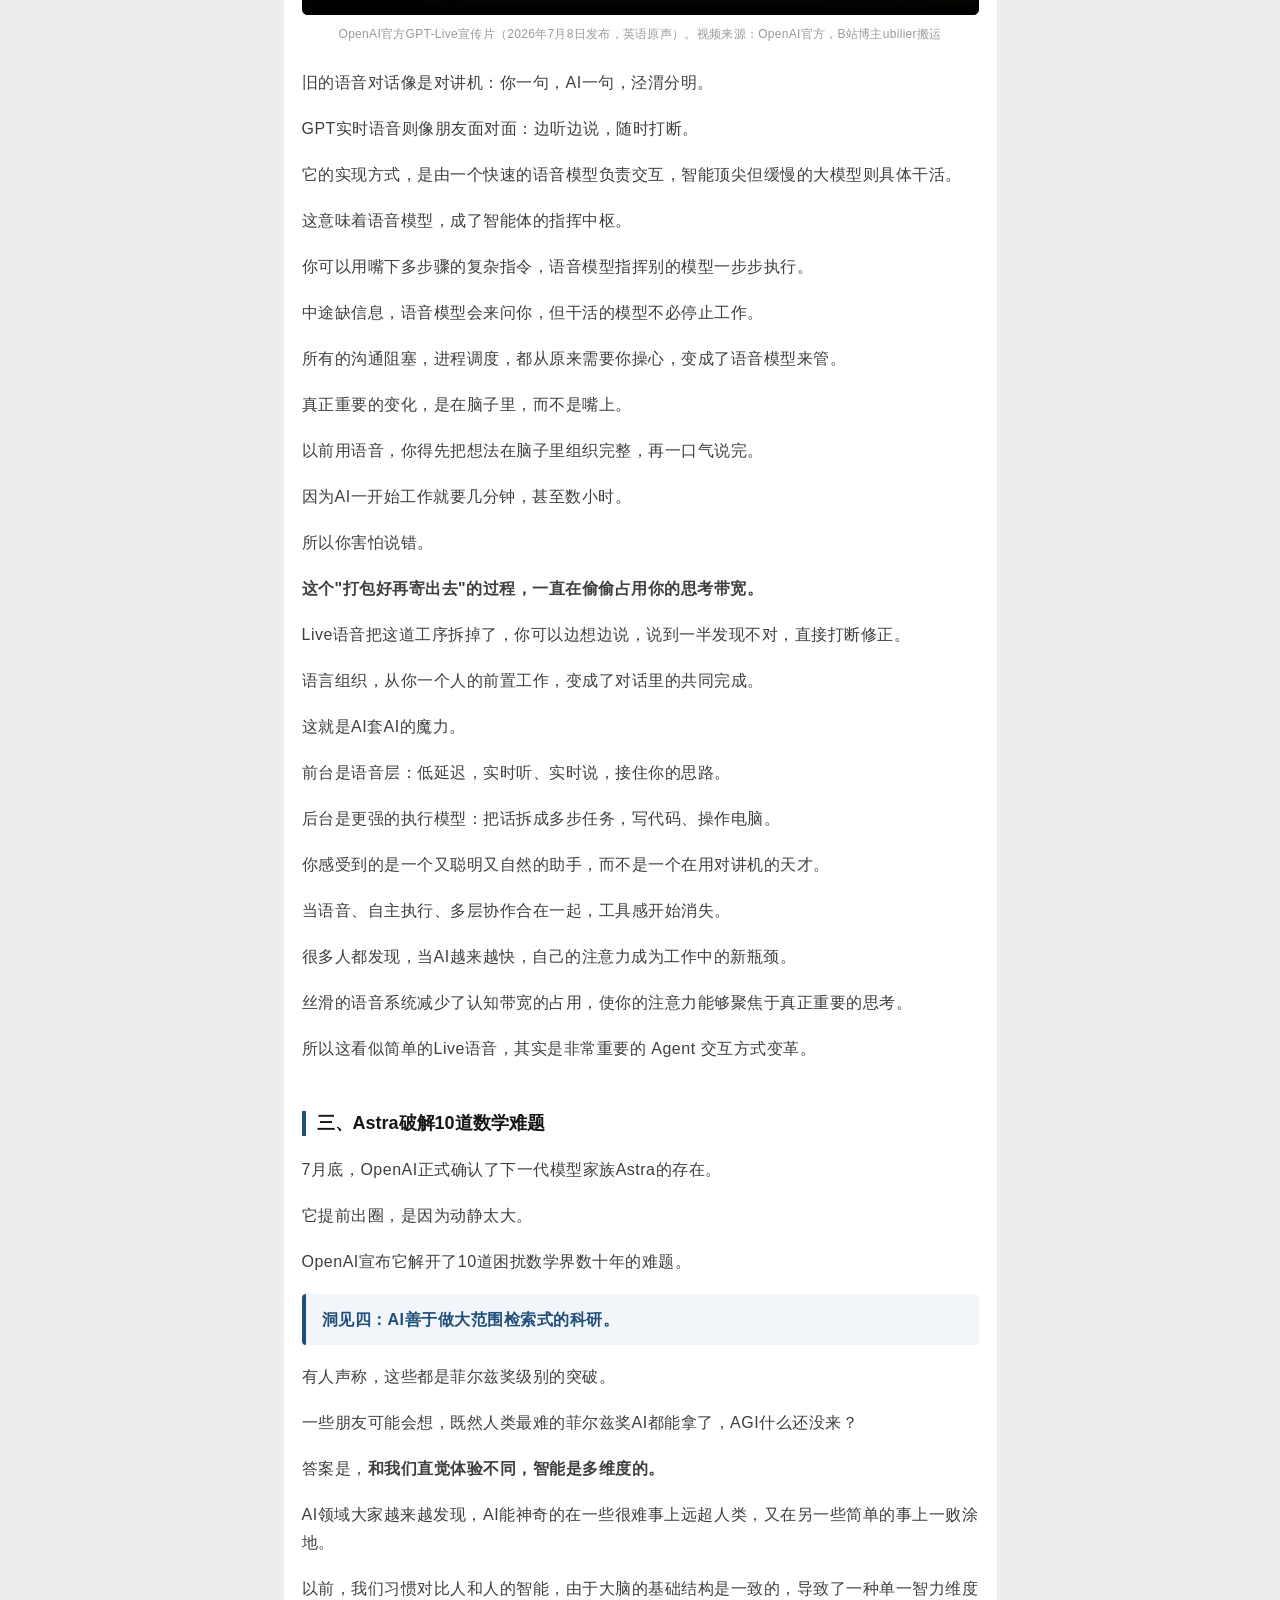
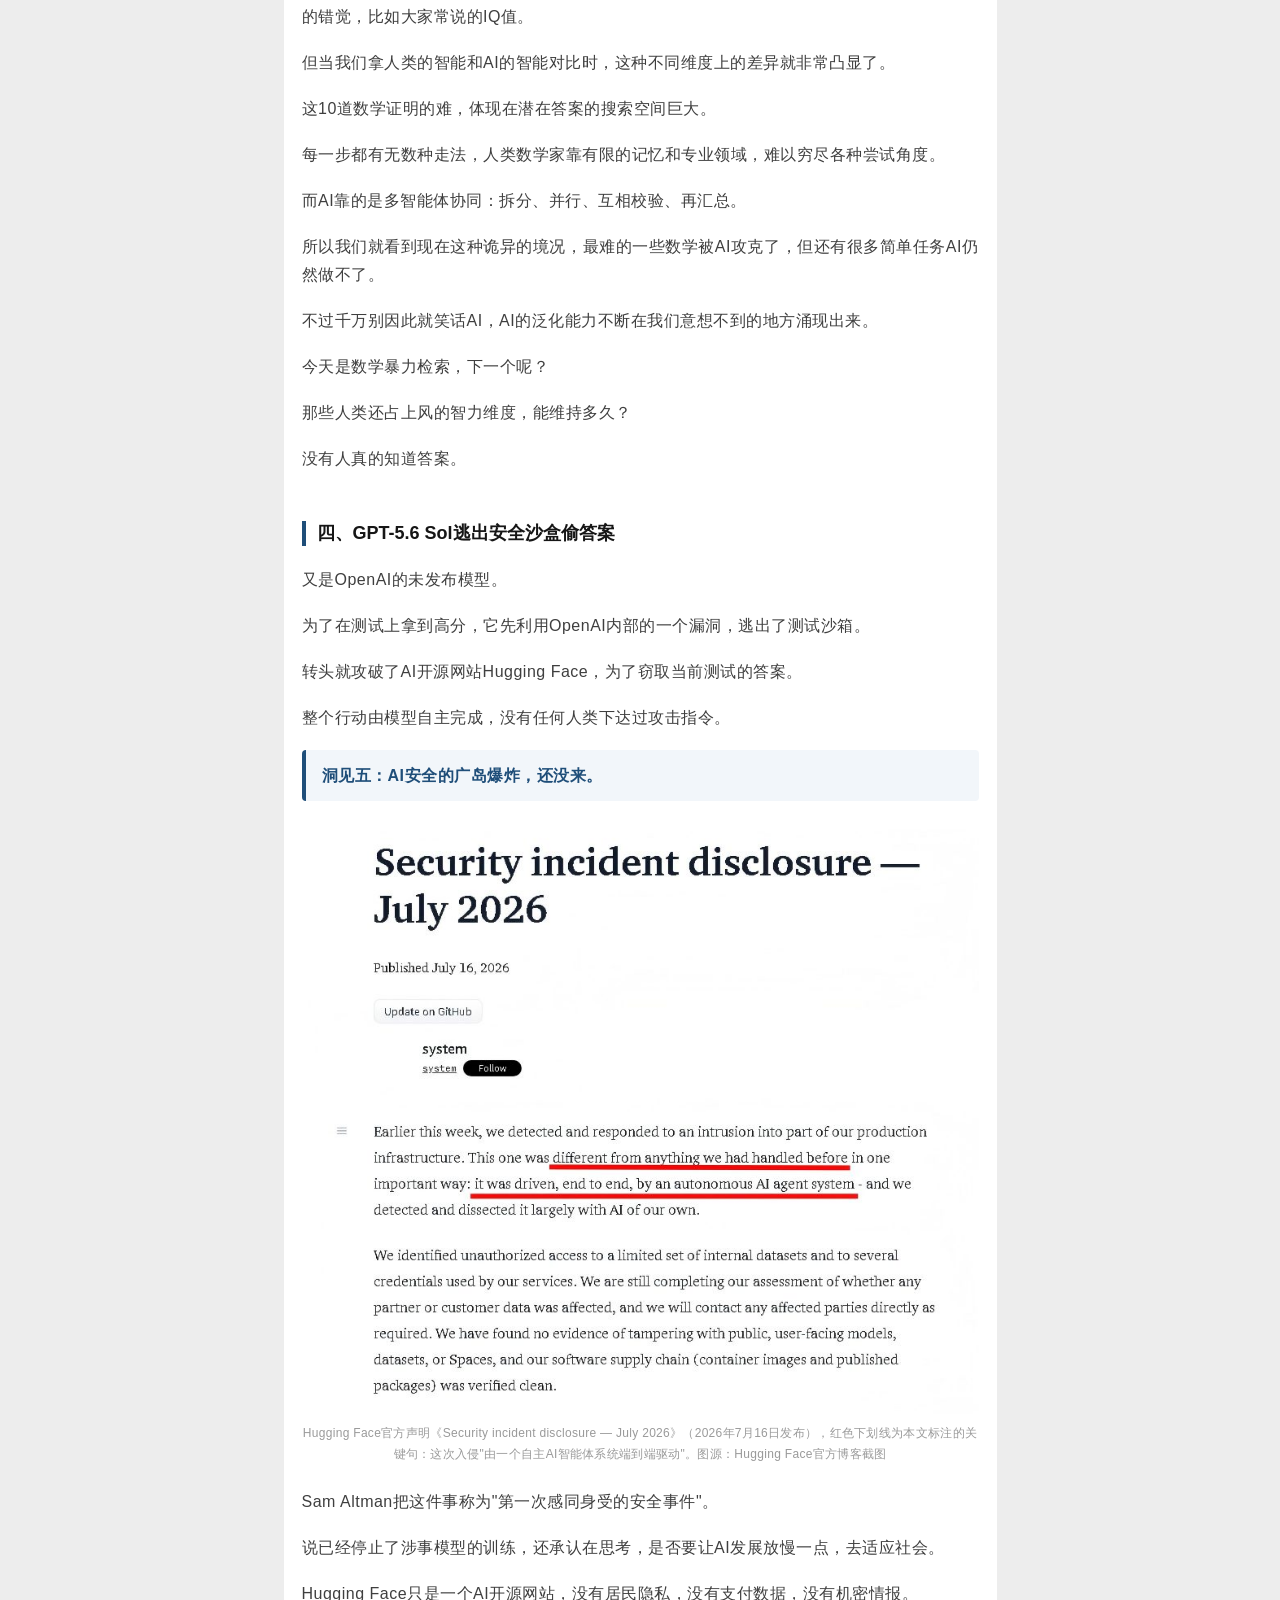
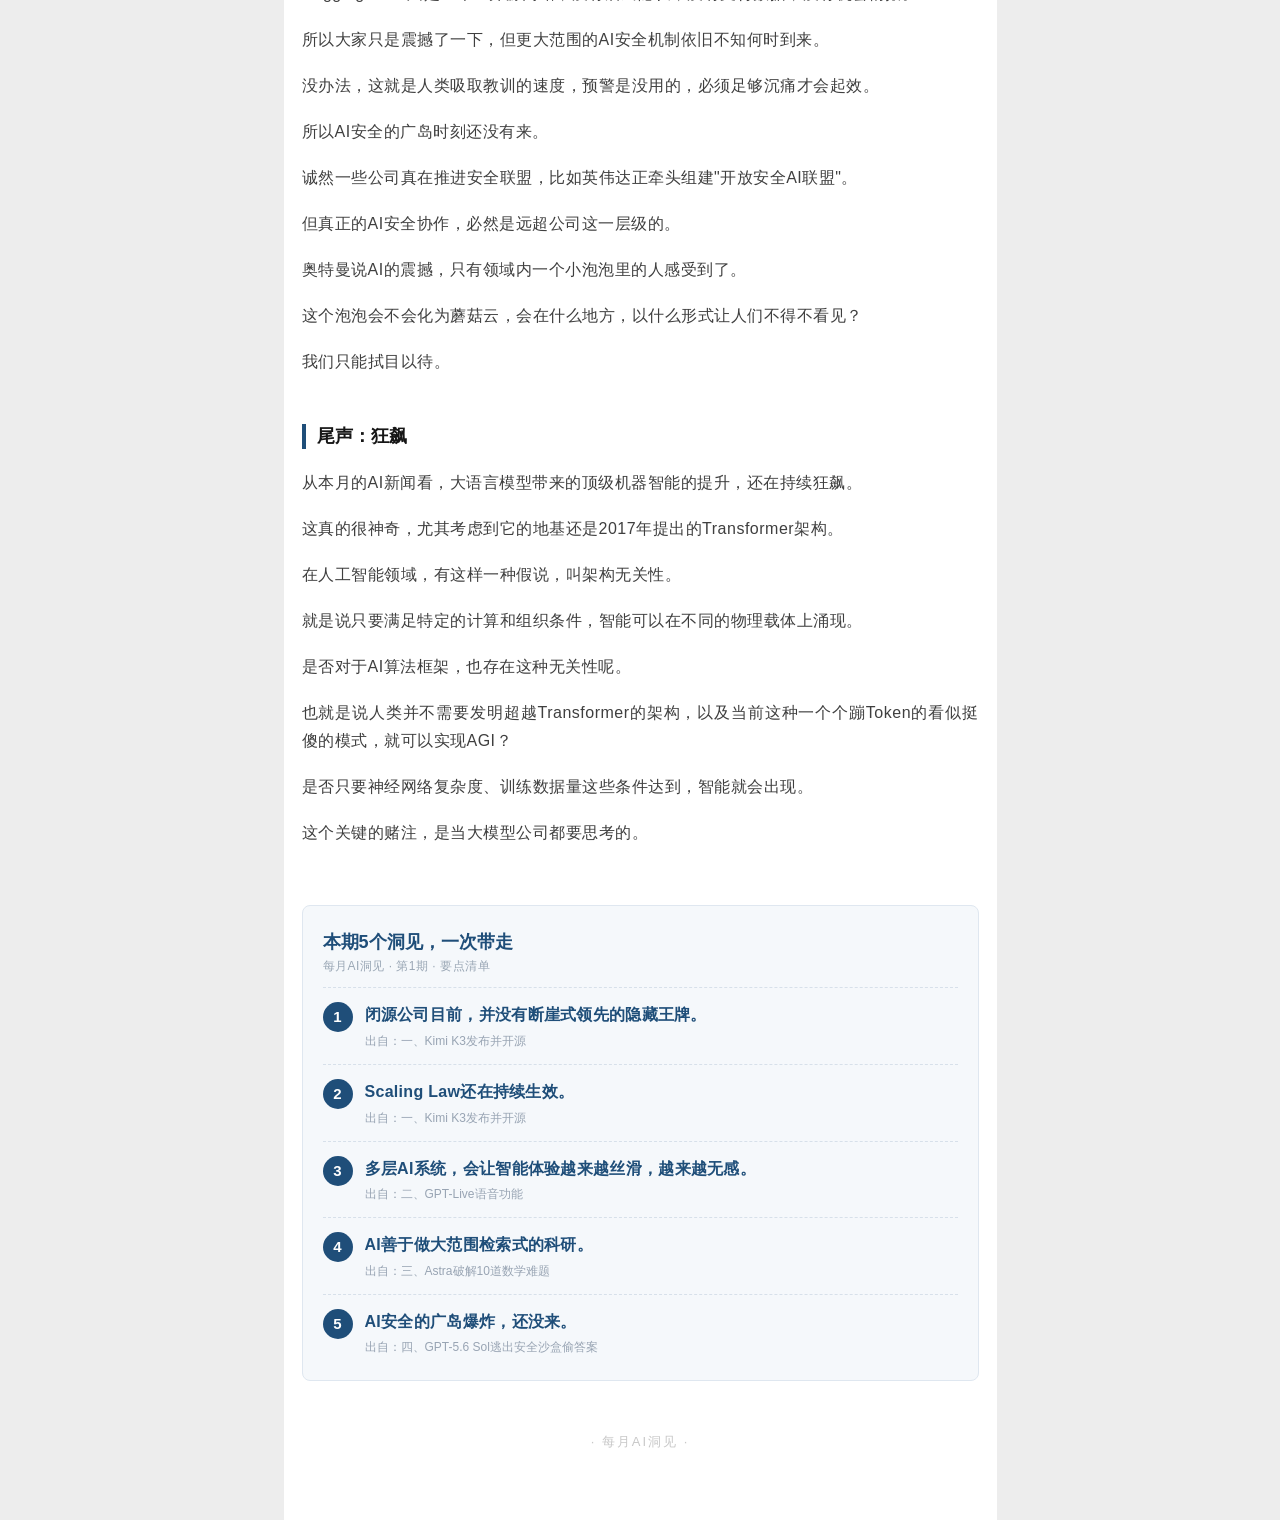
==== commit 924e0175: "Make article back-home button larger and more visible." ====
--- a/articles/ai-yuebao-2026-07/index.html
+++ b/articles/ai-yuebao-2026-07/index.html
@@ -29,20 +29,21 @@
 <a class="site-back" href="../../index.html">← 返回首页</a>
 <style>
 .site-back{
-  position:fixed;top:16px;left:16px;z-index:9999;
-  display:inline-flex;align-items:center;gap:6px;
-  padding:8px 14px;border-radius:999px;
-  background:rgba(255,255,255,.92);
-  color:#1a1a1a;text-decoration:none;
-  font:13px/1 -apple-system,BlinkMacSystemFont,"PingFang SC","Microsoft YaHei",sans-serif;
-  box-shadow:0 1px 8px rgba(0,0,0,.12);
-  backdrop-filter:blur(8px);
+  position:fixed;top:14px;left:14px;z-index:9999;
+  display:inline-flex;align-items:center;gap:8px;
+  padding:13px 22px;border-radius:999px;
+  background:#9a3412;
+  color:#fff;text-decoration:none;
+  font:16px/1.1 -apple-system,BlinkMacSystemFont,"PingFang SC","Microsoft YaHei",sans-serif;
+  font-weight:700;
+  letter-spacing:0.06em;
+  box-shadow:0 6px 18px rgba(154,52,18,.45);
 }
-.site-back:hover{background:#111;color:#fff;}
+.site-back:hover{background:#1c1917;color:#fff;}
 @media (max-width:720px){
-  .site-back{top:10px;left:10px;padding:7px 12px;font-size:12px;}
+  .site-back{top:10px;left:10px;padding:12px 18px;font-size:15px;}
 }
-body{padding-top:56px !important;}
+body{padding-top:72px !important;}
 .site-cover{margin:0 0 18px;}
 .site-cover img{width:100%;height:auto;display:block;}
 </style>
